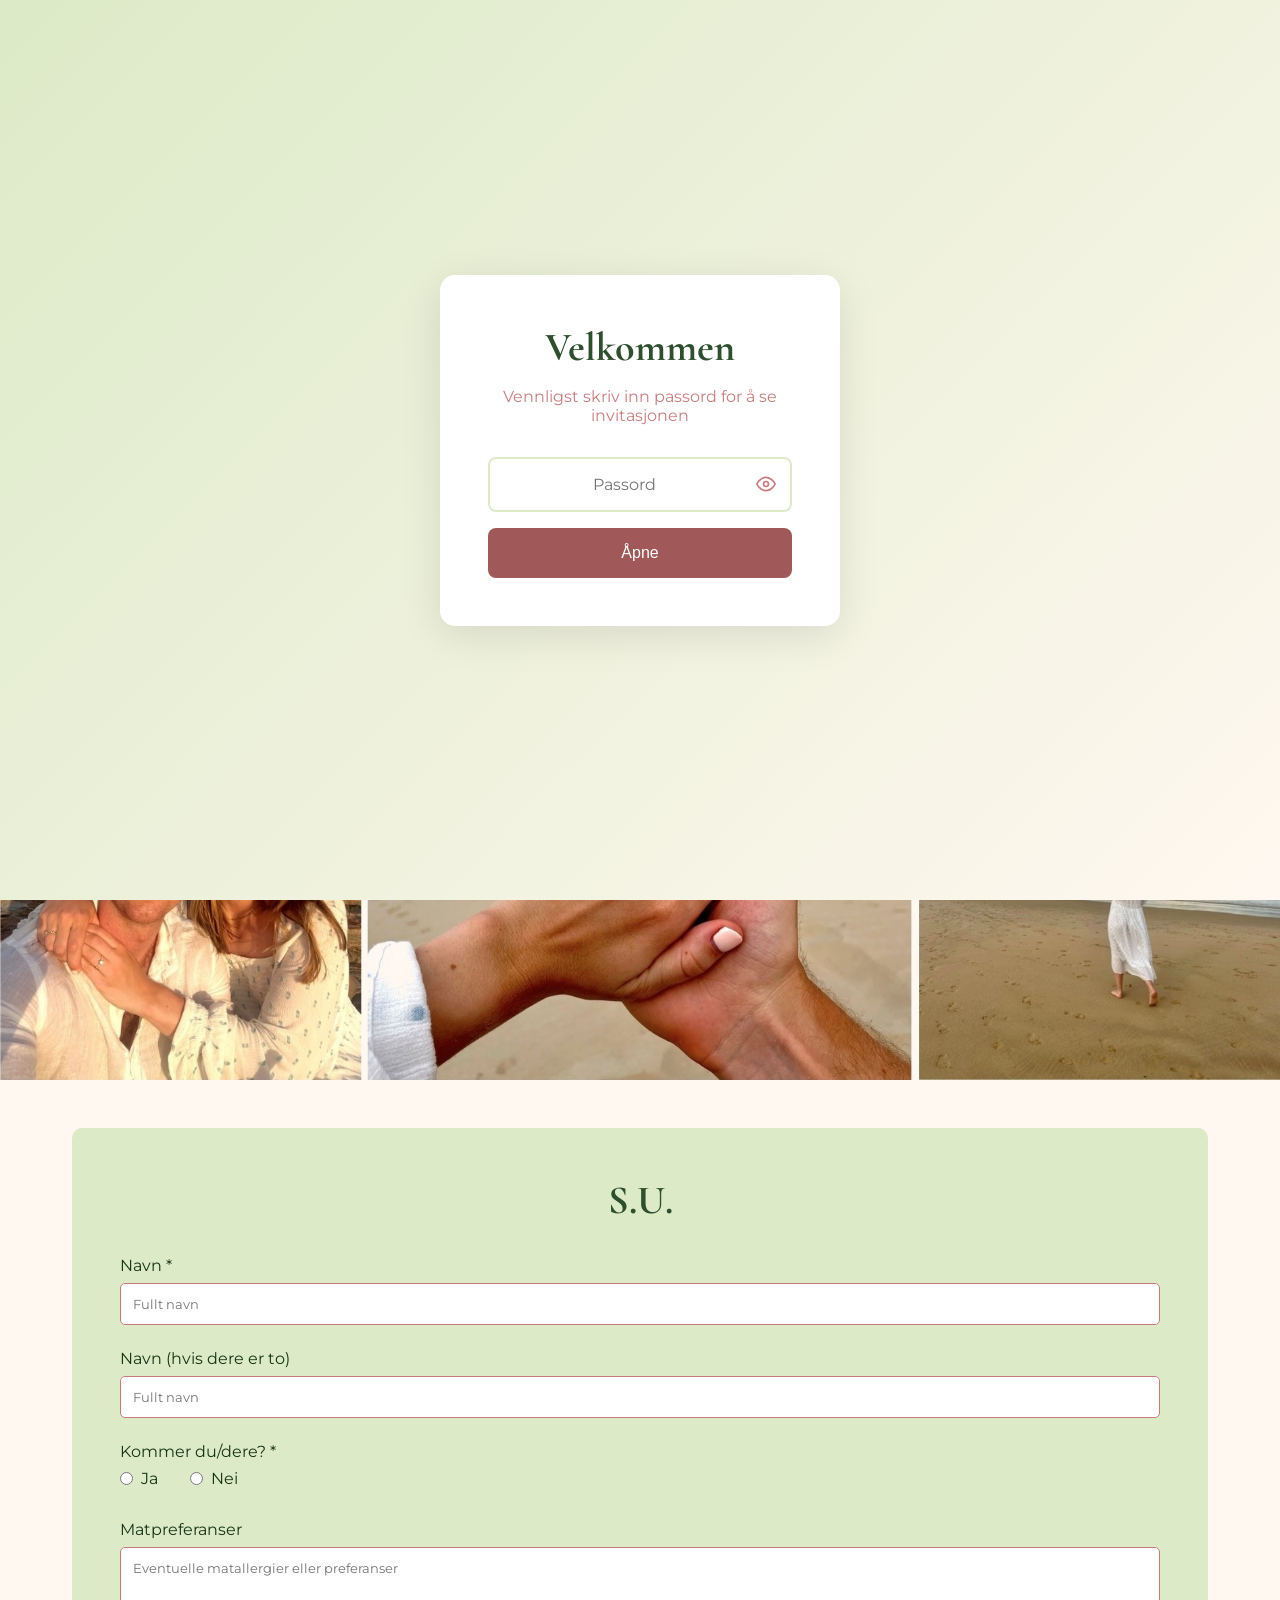
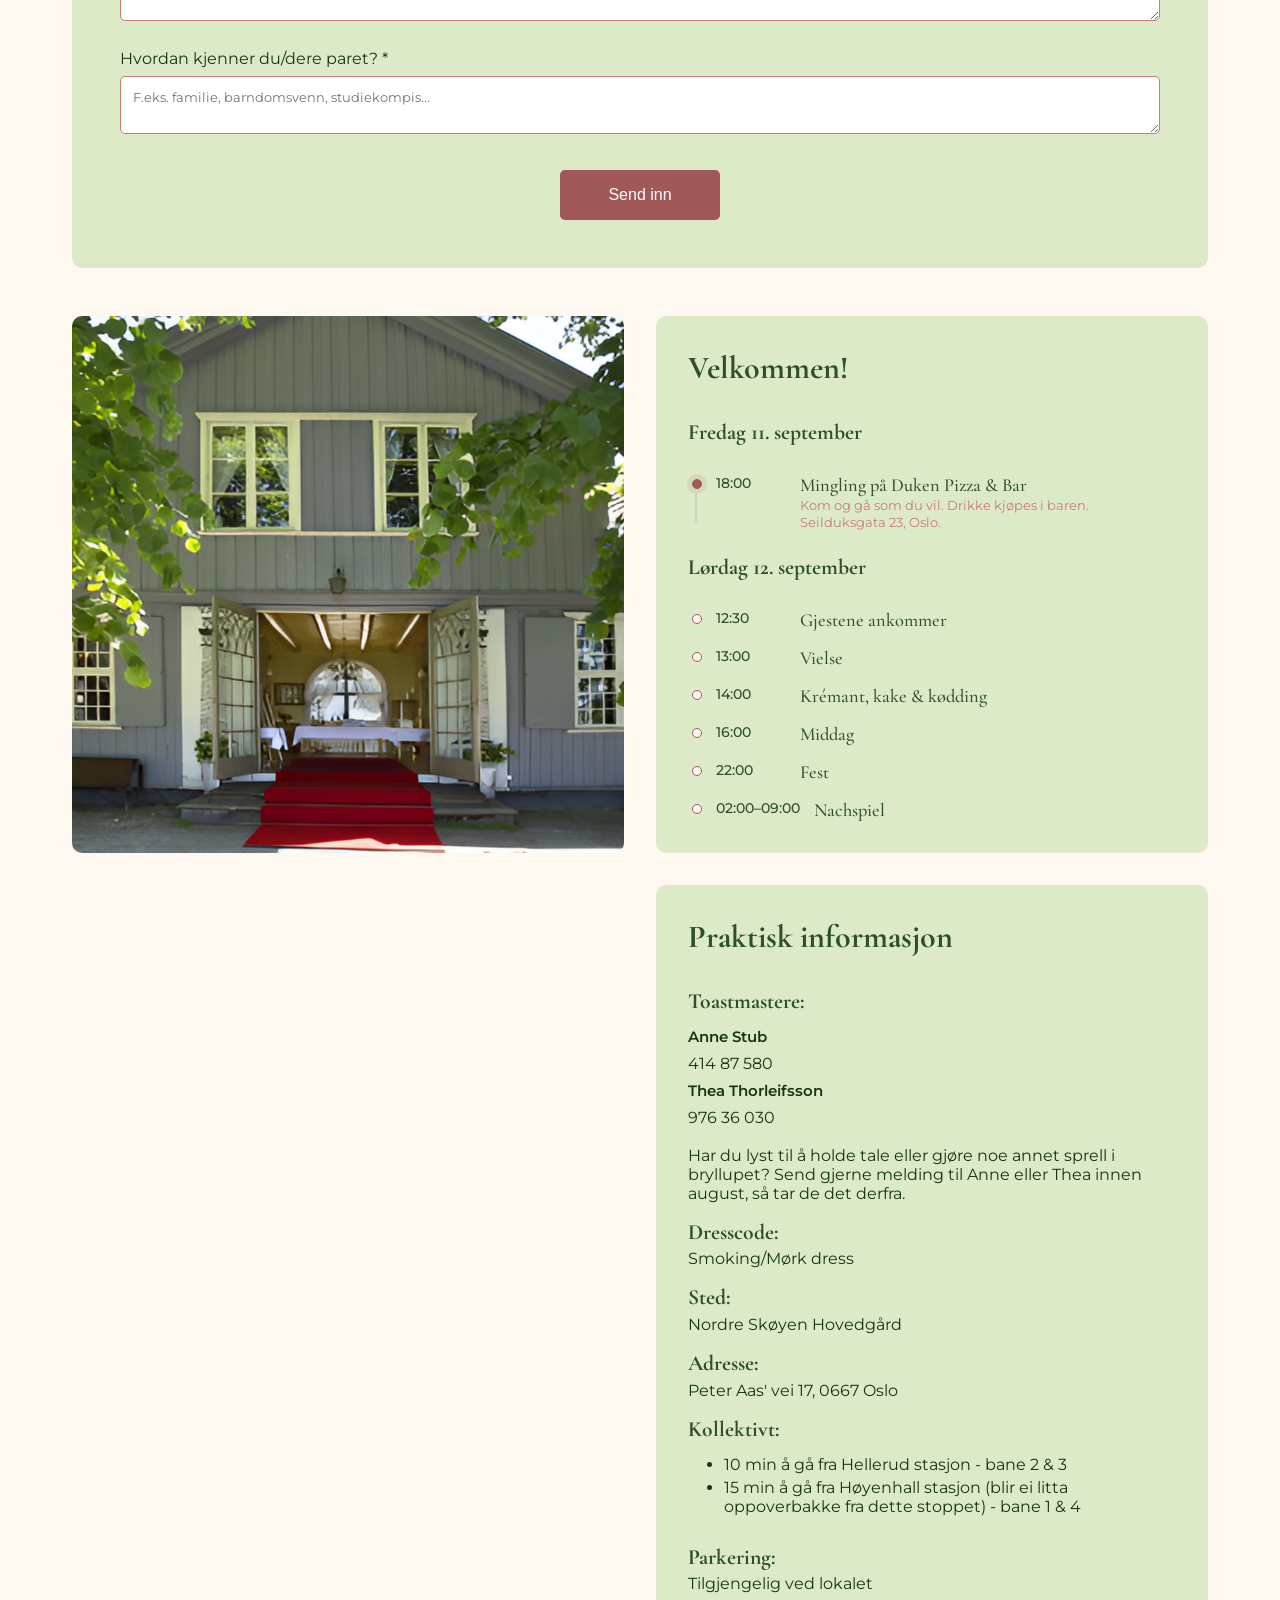
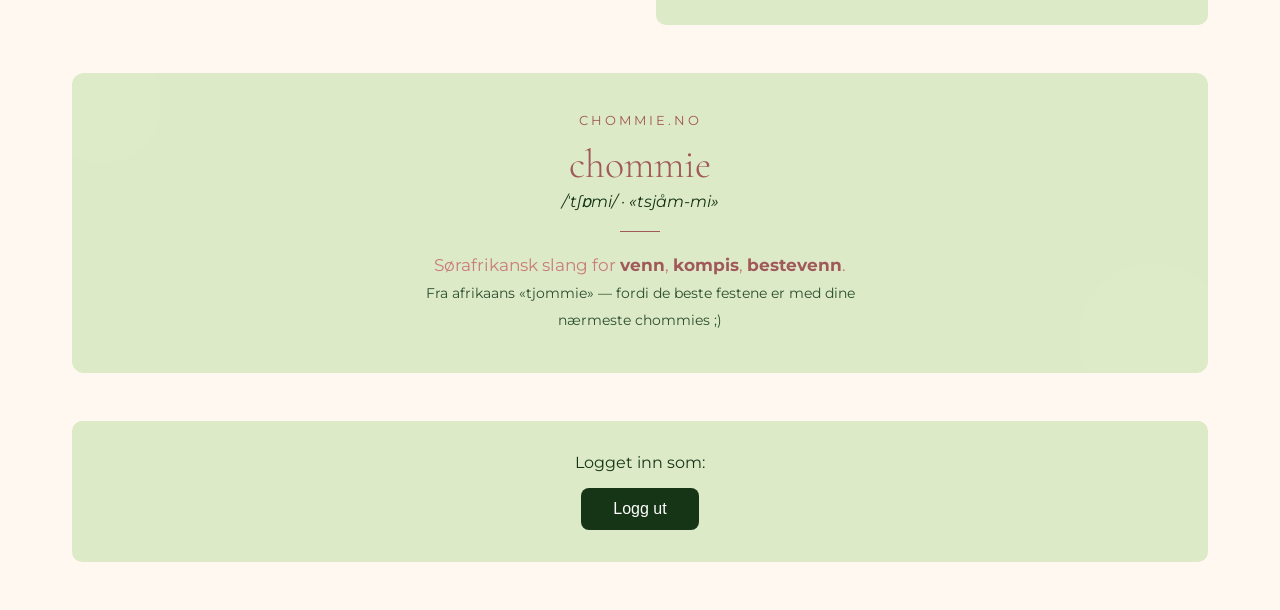
==== index.html @ 6a354127 "change attending count" ====
<!DOCTYPE html>
<html lang="no">
<head>
    <meta charset="UTF-8">
    <meta name="viewport" content="width=device-width, initial-scale=1.0">
    <title>Bryllup</title>
    <link href="https://fonts.googleapis.com/css2?family=Cormorant+Garamond:wght@300;400;600&family=Montserrat:wght@300;400&display=swap" rel="stylesheet">
    <style>
        * {
            margin: 0;
            padding: 0;
            box-sizing: border-box;
        }

        :root {
            /* 🌿 Grønn baseline */
            --primary: #A05858;       /* Lys oliven/grønn (lys, naturlig grønn) */
            --secondary: #2E4F2E;     /* Flaskegrønn (dyp grønn) */

            /* 🌸 Aksent og kontrast */
            --accent: #C97C7C;        /* Korall/aksent (samme som du ønsket) */

            /* ☀️ Lysere bakgrunn */
            --light: #DCEAC7;         /* Sunny Green – en lys og gyllen grønnaktig tone 🌞 */ 

            /* 🍷 Mørk kontrast */
            --dark: #163516;          /* Bordeaux – dyp, mørk aksent */

            /* ⚪ Nøytraler */
            --white: #FFF8F0;         /* Myk, varm hvit (som du har fra før) */
            --text-dark: #3B3B3B;     /* Mørk tekst for lesbarhet */
        }

        body {
            font-family: 'Montserrat', sans-serif;
            background: var(--white);
            color: var(--dark);
        }

        .password-overlay {
            position: fixed;
            top: 0;
            left: 0;
            width: 100%;
            height: 100%;
            background: linear-gradient(135deg, var(--light) 0%, var(--white) 100%);
            display: flex;
            justify-content: center;
            align-items: center;
            z-index: 10000;
        }

        .password-box {
            background: white;
            padding: 3rem;
            border-radius: 15px;
            box-shadow: 0 10px 40px rgba(0,0,0,0.1);
            text-align: center;
            max-width: 400px;
            width: 90%;
        }

        .password-box h2 {
            font-family: 'Cormorant Garamond', serif;
            font-size: 2.5rem;
            color: var(--secondary);
            margin-bottom: 1rem;
        }

        .password-box p {
            color: var(--accent);
            margin-bottom: 2rem;
        }

        .password-input {
            width: 100%;
            padding: 1rem;
            padding-right: 3rem;
            border: 2px solid var(--light);
            border-radius: 8px;
            font-size: 1rem;
            margin-bottom: 0;
            text-align: center;
            font-family: 'Montserrat', sans-serif;
        }

        /* Skjul nettleserens innebygde øye-ikon */
        .password-input::-ms-reveal,
        .password-input::-ms-clear,
        .password-input::-webkit-credentials-auto-fill-button {
            display: none;
        }

        .password-input:focus {
            outline: none;
            border-color: var(--primary);
        }

        .password-error {
            color: #d32f2f;
            font-size: 0.9rem;
            margin-top: 0.5rem;
            display: none;
        }

        .password-submit {
            background: var(--primary);
            color: white;
            padding: 1rem 2rem;
            border: none;
            border-radius: 8px;
            font-size: 1rem;
            cursor: pointer;
            transition: background 0.3s;
            width: 100%;
        }

        .password-submit:hover {
            background: var(--secondary);
        }

        .header {
            background: var(--white);
            padding: 3rem 2rem 2rem;
            text-align: center;
            border-bottom: 1px solid var(--light);
        }

        .header h1 {
            font-family: 'Cormorant Garamond', serif;
            font-size: 4rem;
            font-weight: 300;
            color: var(--secondary);
            margin-bottom: 0.5rem;
        }

        .header .date {
            font-size: 1.2rem;
            color: var(--accent);
            letter-spacing: 2px;
            margin-bottom: 2rem;
        }

        .nav {
            display: flex;
            justify-content: center;
            gap: 2rem;
            flex-wrap: wrap;
        }

        .nav a {
            text-decoration: none;
            color: var(--dark);
            font-size: 1rem;
            padding: 0.5rem 1rem;
            transition: color 0.3s;
            border-bottom: 2px solid transparent;
        }

        .nav a:hover, .nav a.active {
            color: var(--primary);
            border-bottom: 2px solid var(--primary);
        }

        .hero-image {
            width: 100%;
            /* height: 50vh; */
            height: 100%;
            object-fit: cover;
            object-position: center;
            display: block;
            margin: 0 auto;
        }

        .container {
            max-width: 1200px;
            margin: 0 auto;
            padding: 3rem 2rem;
        }

        .rsvp-section {
            background: var(--light);
            padding: 3rem;
            border-radius: 10px;
            margin-bottom: 3rem;
        }

        .rsvp-section h2 {
            font-family: 'Cormorant Garamond', serif;
            font-size: 2.5rem;
            color: var(--secondary);
            margin-bottom: 2rem;
            text-align: center;
        }

        .form-group {
            margin-bottom: 1.5rem;
        }

        .form-group label {
            display: block;
            margin-bottom: 0.5rem;
            color: var(--dark);
        }

        .form-group input, .form-group select, .form-group textarea {
            width: 100%;
            padding: 0.75rem;
            border: 1px solid var(--accent);
            border-radius: 5px;
            font-family: 'Montserrat', sans-serif;
            background: white;
        }

        .radio-group {
            display: flex;
            gap: 2rem;
            margin-top: 0.5rem;
        }

        .radio-group label {
            display: flex;
            align-items: center;
            gap: 0.5rem;
        }

        .submit-btn {
            background: var(--primary);
            color: white;
            padding: 1rem 3rem;
            border: none;
            border-radius: 5px;
            font-size: 1rem;
            cursor: pointer;
            transition: background 0.3s;
            display: block;
            margin: 2rem auto 0;
        }

        .submit-btn:hover {
            background: var(--secondary);
        }

        .thank-you {
            text-align: center;
            font-size: 1.5rem;
            color: var(--secondary);
            font-family: 'Cormorant Garamond', serif;
        }

        .info-grid {
            display: grid;
            grid-template-columns: 1fr 1fr;
            gap: 2rem;
            margin-top: 3rem;
        }

        .info-grid img {
            width: 100%;
            height: 100%;
            object-fit: cover;
            border-radius: 10px;
        }

        .info-text {
            padding: 2rem;
            background: var(--light);
            border-radius: 10px;
            display: flex;
            flex-direction: column;
            justify-content: center;
        }

        .info-text h3 {
            font-family: 'Cormorant Garamond', serif;
            font-size: 2rem;
            color: var(--secondary);
            margin-bottom: 1rem;
        }

        .info-text h4 {
            font-family: 'Cormorant Garamond', serif;
            font-size: 1.35rem;
            color: var(--secondary);
            margin: 1rem 0;
            font-weight: bold; 
            margin-bottom: 0.3rem;
        }

        .info-text h5 {
            margin: 0.5rem 0;
            font-weight: 600;
            font-size: 0.95rem;
            color: var(--dark);
        }

        .info-text .travel-list {
            margin-left: 1.25rem;
            margin-top: 0.5rem;
            margin-bottom: 0.5rem;
            padding-left: 1rem;
        }

        .info-text .travel-list li {
            margin-bottom: 0.25rem;
        }

        .map-container {
            border-radius: 10px;
            overflow: hidden;
            height: 100%;
        }

        .map-container iframe {
            width: 100%;
            height: 100%;
            border: none;
            min-height: 300px;
        }

        @media (max-width: 768px) {
            .header h1 {
                font-size: 2.5rem;
            }

            .info-grid {
                grid-template-columns: 1fr;
            }

            .nav {
                gap: 1rem;
            }

            .nav a {
                font-size: 0.9rem;
            }
        }

        .color-admin {
            position: fixed;
            bottom: 20px;
            right: 20px;
            background: var(--secondary);
            color: white;
            border: none;
            padding: 1rem;
            border-radius: 50%;
            cursor: pointer;
            width: 60px;
            height: 60px;
            font-size: 1.5rem;
            box-shadow: 0 4px 10px rgba(0,0,0,0.2);
            z-index: 1000;
        }

        .color-picker {
            position: fixed;
            bottom: 90px;
            right: 20px;
            background: white;
            padding: 1.5rem;
            border-radius: 10px;
            box-shadow: 0 4px 20px rgba(0,0,0,0.3);
            display: none;
            z-index: 1000;
        }

        .color-picker.active {
            display: block;
        }

        .color-input {
            margin-bottom: 1rem;
        }

        .color-input label {
            display: block;
            margin-bottom: 0.3rem;
            font-size: 0.9rem;
        }

        .color-input input {
            width: 100%;
            padding: 0.5rem;
        }

        .guest-list {
            background: var(--light);
            padding: 2rem;
            border-radius: 10px;
        }

        .guest-list h2 {
            font-family: 'Cormorant Garamond', serif;
            font-size: 2.5rem;
            color: var(--secondary);
            margin-bottom: 2rem;
        }

        .guest-item {
            background: white;
            padding: 1rem;
            margin-bottom: 1rem;
            border-radius: 5px;
            border-left: 4px solid var(--primary);
        }

        .page-content {
            min-height: 60vh;
        }

        .page-content h2 {
            font-family: 'Cormorant Garamond', serif;
            font-size: 3rem;
            color: var(--secondary);
            margin-bottom: 2rem;
            text-align: center;
        }

        .hidden {
            display: none;
        }

        /* ===== TIDSLINJE-ANIMASJON ===== */
        .timeline {
            position: relative;
            padding-left: 28px;
            margin: 1.5rem 0 0;
        }

        .timeline-bg {
            position: absolute;
            left: 7px;
            top: 8px;
            bottom: 8px;
            width: 1.5px;
            background: rgba(0,0,0,0.08);
        }

        .timeline-progress {
            position: absolute;
            left: 7px;
            top: 8px;
            width: 1.5px;
            background: var(--light);
            height: 0;
            transition: height 0.5s ease;
        }

        .tl-event {
            position: relative;
            margin-bottom: 1rem;
            display: flex;
            gap: 14px;
            align-items: flex-start;
            opacity: 0.2;
            transform: translateY(8px);
            transition: opacity 0.5s ease, transform 0.5s ease;
        }

        .tl-event:last-child {
            margin-bottom: 0;
        }

        .tl-event.tl-visible {
            opacity: 1;
            transform: translateY(0);
        }

        .tl-dot {
            position: absolute;
            left: -24px;
            top: 5px;
            width: 10px;
            height: 10px;
            border-radius: 50%;
            border: 1.5px solid #ccc;
            background: var(--white);
            z-index: 1;
            transition: all 0.35s ease;
        }

        .tl-event.tl-visible .tl-dot {
            border-color: var(--primary);
        }

        .tl-event.tl-active .tl-dot {
            background: var(--primary);
            border-color: var(--primary);
            box-shadow: 0 0 0 5px rgba(160,88,88,0.12);
        }

        .tl-time {
            font-size: 0.85rem;
            font-weight: 500;
            color: var(--secondary);
            min-width: 70px;
            padding-top: 1px;
        }

        .tl-details h5 {
            font-family: 'Cormorant Garamond', serif;
            font-size: 1.15rem;
            font-weight: 500;
            color: var(--secondary);
            margin: 0;
        }

        .tl-details p {
            font-size: 0.8rem;
            color: var(--accent);
            margin: 2px 0 0;
        }

        
    </style>
</head>
<body>
    <!-- PASSORD-BESKYTTELSE - LEGG TIL ØVERST I BODY -->
    <div id="password-overlay" class="password-overlay">
        <div class="password-box">
            <h2>Velkommen</h2>
            <p>Vennligst skriv inn passord for å se invitasjonen</p>
            <div style="position: relative; width: 100%; margin-bottom: 1rem;">
                <input type="password" id="password-input" class="password-input" placeholder="Passord" autocomplete="off">
                <button type="button" onclick="togglePasswordVisibility()" style="position: absolute; right: 12px; top: 50%; transform: translateY(-50%); background: none; border: none; cursor: pointer; color: var(--accent); padding: 0.25rem; display: flex; align-items: center;">
                    <svg id="eye-open" width="20" height="20" viewBox="0 0 24 24" fill="none" stroke="currentColor" stroke-width="2" stroke-linecap="round" stroke-linejoin="round"><path d="M1 12s4-8 11-8 11 8 11 8-4 8-11 8-11-8-11-8z"/><circle cx="12" cy="12" r="3"/></svg>
                    <svg id="eye-closed" width="20" height="20" viewBox="0 0 24 24" fill="none" stroke="currentColor" stroke-width="2" stroke-linecap="round" stroke-linejoin="round" style="display:none;"><path d="M17.94 17.94A10.07 10.07 0 0 1 12 20c-7 0-11-8-11-8a18.45 18.45 0 0 1 5.06-5.94M9.9 4.24A9.12 9.12 0 0 1 12 4c7 0 11 8 11 8a18.5 18.5 0 0 1-2.16 3.19m-6.72-1.07a3 3 0 1 1-4.24-4.24"/><line x1="1" y1="1" x2="23" y2="23"/></svg>
                </button>
            </div>
            <div class="password-error" id="password-error">Feil passord, prøv igjen</div>
            <button onclick="checkPassword()" class="password-submit">Åpne</button>
        </div>
    </div>
    <div class="header">
        <h1>Ingunn & Henrik</h1>
        <div class="date">12. september 2026</div>
        <nav class="nav">
            <a href="#" data-page="home" class="active">Hjem</a>
            <a href="#gjesteliste" data-page="gjesteliste">Gjesteliste</a>
            <a href="#gaveliste" data-page="gaveliste">Ønskeliste</a>
            <!-- <a href="#bordplassering" data-page="bordplassering">Bordplassering</a> -->
            <a href="#bildegalleri" data-page="bildegalleri">Bildegalleri</a>
        </nav>
    </div>

    <div id="home-page">
        <img src="images/forside-collage.jpg" alt="Bryllupsbilde" class="hero-image">
        
        <div class="container">
            <div id="rsvp-container" class="rsvp-section">
                <h2>S.U.</h2>
                <form id="rsvp-form">
                    <div class="form-group">
                        <label for="name">Navn *</label>
                        <input type="text" id="name" required placeholder="Fullt navn">
                    </div>
                    
                    <div class="form-group">
                        <label for="plusones">Navn (hvis dere er to)</label>
                        <input type="text" id="plusones" placeholder="Fullt navn">
                    </div>
                    
                    <div class="form-group">
                        <label>Kommer du/dere? *</label>
                        <div class="radio-group">
                            <label>
                                <input type="radio" name="attending" value="Ja" required> Ja
                            </label>
                            <label>
                                <input type="radio" name="attending" value="Nei"> Nei
                            </label>
                        </div>
                    </div>
                    
                    <div class="form-group">
                        <label for="allergies">Matpreferanser</label>
                        <textarea id="allergies" rows="3" placeholder="Eventuelle matallergier eller preferanser"></textarea>
                    </div>
                    <!-- <div class="form-group">
                        <label for="funfact">Fun fact om deg/dere</label>
                        <textarea id="funfact" rows="2" placeholder="Fortell oss noe morsomt eller overraskende!"></textarea>
                    </div> -->

                    <div class="form-group">
                        <label for="relation">Hvordan kjenner du/dere paret? *</label>
                        <textarea id="relation" rows="2" placeholder="F.eks. familie, barndomsvenn, studiekompis..." required></textarea>
                    </div>
                    
                    <button type="submit" class="submit-btn">Send inn</button>
                </form>
            </div>

            <div class="info-grid">
                <img src="images/NSH.png" alt="Bryllupsbilde">
                
                <div class="info-text">
                    <h3>Velkommen!</h3>
                    <h4>Fredag 11. september</h4>
                    <div class="timeline" id="tl-friday">
                        <div class="timeline-bg"></div>
                        <div class="timeline-progress" id="tp-friday"></div>
                        <div class="tl-event" data-tl="friday">
                            <div class="tl-dot"></div>
                            <div class="tl-time">18:00</div>
                            <div class="tl-details">
                                <h5>Mingling på Duken Pizza & Bar</h5>
                                <p>Kom og gå som du vil. Drikke kjøpes i baren.</p>
                                <p>Seilduksgata 23, Oslo.</p>
                            </div>
                        </div>
                    </div>

                    <h4 style="margin-top: 1.5rem;">Lørdag 12. september</h4>
                    <div class="timeline" id="tl-saturday">
                        <div class="timeline-bg"></div>
                        <div class="timeline-progress" id="tp-saturday"></div>
                        <div class="tl-event" data-tl="saturday">
                            <div class="tl-dot"></div>
                            <div class="tl-time">12:30</div>
                            <div class="tl-details"><h5>Gjestene ankommer</h5></div>
                        </div>
                        <div class="tl-event" data-tl="saturday">
                            <div class="tl-dot"></div>
                            <div class="tl-time">13:00</div>
                            <div class="tl-details"><h5>Vielse</h5></div>
                        </div>
                        <div class="tl-event" data-tl="saturday">
                            <div class="tl-dot"></div>
                            <div class="tl-time">14:00</div>
                            <div class="tl-details"><h5>Krémant, kake & kødding</h5></div>
                        </div>
                        <div class="tl-event" data-tl="saturday">
                            <div class="tl-dot"></div>
                            <div class="tl-time">16:00</div>
                            <div class="tl-details"><h5>Middag</h5></div>
                        </div>
                        <div class="tl-event" data-tl="saturday">
                            <div class="tl-dot"></div>
                            <div class="tl-time">22:00</div>
                            <div class="tl-details"><h5>Fest</h5></div>
                        </div>
                        <div class="tl-event" data-tl="saturday">
                            <div class="tl-dot"></div>
                            <div class="tl-time">02:00–09:00</div>
                            <div class="tl-details"><h5>Nachspiel</h5></div>
                        </div>
                    </div>
                    
                </div>
                
                <div class="map-container">
                    <iframe 
                        src="https://www.google.com/maps?q=Peter Aas vei 17, 0667 Oslo, Norway&output=embed"
                        allowfullscreen="" 
                        loading="lazy">
                    </iframe>
                </div>
                
                <div class="info-text">
                    <h3>Praktisk informasjon</h3>
                    <h4>Toastmastere:</h4>
                    <h5>Anne Stub</h5>
                    <p>414 87 580</p>
                    <h5>Thea Thorleifsson</h5>
                    <p>976 36 030</p> <br>
                    <p> Har du lyst til å holde tale eller gjøre noe annet sprell i bryllupet? Send gjerne melding til Anne eller Thea innen august, så tar de det derfra. </p>
                    <h4>Dresscode:</h4>
                    <p>Smoking/Mørk dress</p>
                    <h4>Sted:</h4>
                    <p>Nordre Skøyen Hovedgård</p>
                    <h4>Adresse:</h4>
                    <p>Peter Aas' vei 17, 0667 Oslo</p>
                    <h4>Kollektivt:</h4>
                    <ul class="travel-list">
                        <li>10 min å gå fra Hellerud stasjon - bane 2 &amp; 3</li>
                        <li>15 min å gå fra Høyenhall stasjon (blir ei litta oppoverbakke fra dette stoppet) - bane 1 &amp; 4</li>
                    </ul>
                    <h4>Parkering:</h4>
                    <p>Tilgjengelig ved lokalet</p>
                    
                </div>
            </div>

            <!-- CHOMMIE.NO FORKLARING -->
            <div style="text-align: center; margin-top: 3rem; padding: 2.5rem 2rem; background: linear-gradient(135deg, var(--light) 100%, var(--dark) 0%); border-radius: 12px; color: var(--white); position: relative; overflow: hidden;">
                <div style="position: absolute; top: -30px; left: -30px; width: 120px; height: 120px; background: rgba(255,255,255,0.03); border-radius: 50%;"></div>
                <div style="position: absolute; bottom: -40px; right: -20px; width: 150px; height: 150px; background: rgba(255,255,255,0.03); border-radius: 50%;"></div>
                <p style="font-family: 'Montserrat', sans-serif; font-size: 0.8rem; letter-spacing: 3px; text-transform: uppercase; color: var(--primary); margin-bottom: 0.75rem;">chommie.no</p>
                <p style="font-family: 'Cormorant Garamond', serif; font-size: 2.5rem; font-weight: 300; margin-bottom: 0.25rem; color: var(--primary);">chommie</p>
                <p style="font-size: 1rem; color: var(--dark); margin-bottom: 1.25rem; font-style: italic;">/ˈtʃɒmi/ · «tsjåm-mi»</p>
                <div style="width: 40px; height: 1px; background: var(--primary); margin: 0 auto 1.25rem;"></div>
                <p style="font-size: 1.05rem; color: var(--accent); line-height: 1.6; max-width: 500px; margin: 0 auto;">
                    Sørafrikansk slang for <strong style="color: var(--primary);">venn</strong>, <strong style="color: var(--primary);">kompis</strong>, <strong style="color: var(--primary);">bestevenn</strong>.<br>
                    <span style="font-size: 0.9rem; color: var(--secondary);">Fra afrikaans «tjommie» — fordi de beste festene er med dine nærmeste chommies ;)</span>
                </p>
            </div>

            <!-- LOGG UT-SEKSJON -->
            <div style="text-align: center; margin-top: 3rem; padding: 2rem; background: var(--light); border-radius: 10px;">
                <p style="margin-bottom: 1rem; color: var(--dark);">
                    Logget inn som: <strong id="user-role-display"></strong>
                </p>
                <button onclick="logout()" style="background: var(--dark); color: white; border: none; padding: 0.75rem 2rem; border-radius: 8px; cursor: pointer; font-size: 1rem; transition: background 0.3s;">
                    Logg ut
                </button>
            </div>
        </div>
    </div>            
        

<div id="gaveliste-page" class="hidden">
        <div class="container page-content">
            <h2>Ønskeliste</h2>
            <!-- ØNSK.NO IFRAME - Erstatt URL med din egen ønskeliste -->
            <div style="border-radius: 10px; overflow: hidden; background: white; box-shadow: 0 4px 10px rgba(0,0,0,0.1);">
                <iframe 
                    src="https://onsk.no/lister/1w6-990?s=%24device%3Af986f632-2f69-48d5-a503-1157e855084c"
                    style="width: 100%; height: 800px; border: none;"
                    title="Ønskeliste">
                </iframe>
            </div>
        </div>
    </div>

    <div id="gjesteliste-page" class="hidden">
        <div class="container page-content">
            <h2>Gjesteliste</h2>
            <div id="admin-export-btn" style="text-align: center; margin-bottom: 1rem; display: none;">
                <button onclick="exportToExcel()" style="background: var(--accent); color: white; border: none; padding: 0.75rem 2rem; border-radius: 8px; cursor: pointer; font-size: 1rem; transition: background 0.3s;">
                    📊 Eksporter til Excel
                </button>
            </div>
            <div class="guest-list" id="guest-list-container">
                <p style="text-align: center; color: var(--accent);">Ingen gjester har bekreftet ennå.</p>
            </div>
        </div>
    </div>

    <div id="bordplassering-page" class="hidden">
        <div class="container page-content">
            <h2>Bordplassering</h2>
            <div class="info-text">
                <p style="text-align: center;">Bordplassering vil bli publisert nærmere bryllupsdagen.</p>
            </div>
        </div>
    </div>

    <div id="bildegalleri-page" class="hidden">
        <div class="container page-content">
            <h2>Bildegalleri</h2>
            <div class="info-text">
                <p style="text-align: center;">Bilder fra bryllupet vil bli lagt ut her etter feiringen.</p>
            </div>
        </div>
    </div>

    <button class="color-admin" onclick="toggleColorPicker()">🎨</button>
    <div class="color-picker" id="colorPicker">
        <div class="color-input">
            <label>Primary (Rosa)</label>
            <input type="color" id="primaryColor" value="#C97C7C" onchange="updateColors()">
        </div>
        <div class="color-input">
            <label>Secondary (Mørkere rosa)</label>
            <input type="color" id="secondaryColor" value="#A05858" onchange="updateColors()">
        </div>
        <div class="color-input">
            <label>Accent (Grønn)</label>
            <input type="color" id="accentColor" value="#8B9D83" onchange="updateColors()">
        </div>
        <div class="color-input">
            <label>Light (Lys rosa)</label>
            <input type="color" id="lightColor" value="#F5E6E8" onchange="updateColors()">
        </div>
    </div>

    <script>

        // ===== PASSORD-BESKYTTELSE MED ADMIN OG GJESTE-NIVÅ =====
        function togglePasswordVisibility() {
            const input = document.getElementById('password-input');
            const eyeOpen = document.getElementById('eye-open');
            const eyeClosed = document.getElementById('eye-closed');
            if (input.type === 'password') {
                input.type = 'text';
                eyeOpen.style.display = 'none';
                eyeClosed.style.display = 'block';
            } else {
                input.type = 'password';
                eyeOpen.style.display = 'block';
                eyeClosed.style.display = 'none';
            }
        }

        const guestPassword = 'didgeridoo'; // GJESTE-PASSORD - KAN SE GJESTELISTE UTEN ALLERGI
        const adminPassword = 'admin-didgeridoo'; // ADMIN-PASSORD - KAN SE ALLERGI OG SLETTE GJESTER
        const SHEET_URL = 'https://script.google.com/macros/s/AKfycbzxMAOFaWvgyGaTdeeEOaDDwM2DcPfkBTzOaGugz021Ub-syxU8XRxNzU0eJ5IHcsOJqA/exec';
        let userRole = ''; // 'guest' eller 'admin'
        
        function checkPassword() {
            const input = document.getElementById('password-input').value;
            const overlay = document.getElementById('password-overlay');
            const error = document.getElementById('password-error');
            
            if (input === adminPassword) {
                userRole = 'admin';
                sessionStorage.setItem('authenticated', 'admin');
                overlay.style.display = 'none';
                window.scrollTo(0, 0);
                updateRoleDisplay();
                updateGuestList();
            } else if (input === guestPassword) {
                userRole = 'guest';
                sessionStorage.setItem('authenticated', 'guest');
                overlay.style.display = 'none';
                window.scrollTo(0, 0);
                updateRoleDisplay();
                updateGuestList();
            } else {
                error.style.display = 'block';
                document.getElementById('password-input').value = '';
                document.getElementById('password-input').focus();
            }
        }

        // Check if already authenticated
        const authStatus = sessionStorage.getItem('authenticated');
        if (authStatus === 'admin' || authStatus === 'guest') {
            document.getElementById('password-overlay').style.display = 'none';
            userRole = authStatus;
            updateGuestList();
            updateRoleDisplay(); 
        }

        // Allow enter key to submit password
        document.getElementById('password-input').addEventListener('keypress', (e) => {
            if (e.key === 'Enter') {
                checkPassword();
            }
        });
        // ===== SLUTT PÅ PASSORD-BESKYTTELSE =====
        // ===== LOGG UT-FUNKSJON OG ROLLE-DISPLAY =====
        function logout() {
            if (confirm('Er du sikker på at du vil logge ut?')) {
                sessionStorage.removeItem('authenticated');
                window.location.href = window.location.pathname;
            }
        }

        // Vis brukerrolle på siden
        function updateRoleDisplay() {
            const roleDisplay = document.getElementById('user-role-display');
            if (roleDisplay) {
                const role = sessionStorage.getItem('authenticated');
                if (role === 'admin') {
                    roleDisplay.textContent = 'Administrator';
                    roleDisplay.style.color = 'var(--secondary)';
                } else if (role === 'guest') {
                    roleDisplay.textContent = 'Gjest';
                    roleDisplay.style.color = 'var(--accent)';
                }
            }
        }

        // Kjør når siden lastes
        updateRoleDisplay();
        // ===== SLUTT PÅ LOGG UT =====
        // Navigation
        const pages = ['home', 'gaveliste', 'gjesteliste', 'bordplassering', 'bildegalleri'];
        const navLinks = document.querySelectorAll('.nav a');

        navLinks.forEach(link => {
            link.addEventListener('click', (e) => {
                e.preventDefault();
                const page = link.dataset.page;
                
                // Update URL
                if (page === 'home') {
                    history.pushState({page}, '', '/');
                } else {
                    history.pushState({page}, '', `/${page}`);
                }
                
                showPage(page);
            });
        });

        function showPage(page) {
            pages.forEach(p => {
                const pageEl = document.getElementById(`${p}-page`);
                if (pageEl) {
                    pageEl.classList.add('hidden');
                }
            });
            
            const currentPage = document.getElementById(`${page}-page`);
            if (currentPage) {
                currentPage.classList.remove('hidden');
            }
            
            navLinks.forEach(link => {
                link.classList.remove('active');
                if (link.dataset.page === page) {
                    link.classList.add('active');
                }
            });
        }

        // Handle browser back/forward
        window.addEventListener('popstate', (e) => {
            const page = e.state?.page || 'home';
            showPage(page);
        });

        // Load correct page on initial load
        const path = window.location.pathname.substring(1);
        if (path && pages.includes(path)) {
            showPage(path);
        }
        
        // Håndter redirect fra 404.html
        const redirectPath = sessionStorage.getItem('redirect_path');
        if (redirectPath) {
            sessionStorage.removeItem('redirect_path');
            const redirectPage = redirectPath.substring(1);
            if (redirectPage && pages.includes(redirectPage)) {
                history.replaceState({page: redirectPage}, '', redirectPath);
                showPage(redirectPage);
            }
        }

        // ===== RSVP FORM MED DUPLIKAT-SJEKK OG REDIGER-FUNKSJON =====
        const form = document.getElementById('rsvp-form');
        const rsvpContainer = document.getElementById('rsvp-container');

        // Check if already submitted
        const submittedName = localStorage.getItem('rsvp_name');
        if (submittedName) {
            showThankYou(submittedName);
        }

        form.addEventListener('submit', async (e) => {
            e.preventDefault();
            
            const name = document.getElementById('name').value.trim();
            const formData = {
                name: name,
                plusones: document.getElementById('plusones').value,
                attending: document.querySelector('input[name="attending"]:checked').value,
                allergies: document.getElementById('allergies').value,
                // funfact: document.getElementById('funfact').value,
                relation: document.getElementById('relation').value,
                timestamp: new Date().toISOString()
            };

            // DUPLIKAT-SJEKK LOKALT FØRST
            let guests = JSON.parse(localStorage.getItem('guests') || '[]');
            const existingGuest = guests.find(g => g.name.toLowerCase() === name.toLowerCase());
            
            if (existingGuest) {
                localStorage.setItem('rsvp_name', existingGuest.name);
                showThankYou(existingGuest.name, true);
                return;
            }
            // Vis laste-indikator
            const submitBtn = form.querySelector('.submit-btn');
            const originalText = submitBtn.textContent;
            submitBtn.disabled = true;
            submitBtn.innerHTML = '<span style="display:inline-flex;align-items:center;gap:0.5rem;"><svg width="18" height="18" viewBox="0 0 24 24" style="animation:spin 1s linear infinite;"><style>@keyframes spin{to{transform:rotate(360deg)}}</style><circle cx="12" cy="12" r="10" stroke="currentColor" stroke-width="3" fill="none" stroke-dasharray="31 31" stroke-linecap="round"/></svg> Sender inn...</span>';
            submitBtn.style.opacity = '0.7';

            try {
                // SEND TIL GOOGLE SHEETS (uten no-cors så vi kan lese svaret)
                try {
                    const params = new URLSearchParams({
                        action: 'add',
                        name: formData.name,
                        plusones: formData.plusones || '',
                        attending: formData.attending,
                        allergies: formData.allergies || '',
                        // funfact: formData.funfact || '',
                        relation: formData.relation || '',
                        timestamp: formData.timestamp
                    });
                    const response = await fetch(SHEET_URL + '?' + params.toString());
                    const result = await response.json();
                    
                    // DUPLIKAT FUNNET I GOOGLE SHEETS
                    if (result.status === 'duplicate') {
                        submitBtn.disabled = false;
                        submitBtn.textContent = originalText;
                        submitBtn.style.opacity = '1';
                        // Lagre lokalt så showThankYou finner gjesten
                        if (!guests.find(g => g.name.toLowerCase() === formData.name.toLowerCase())) {
                            guests.push(formData);
                            localStorage.setItem('guests', JSON.stringify(guests));
                        }
                        localStorage.setItem('rsvp_name', formData.name);
                        showThankYou(formData.name, true);
                        return;
                    }
                } catch (sheetError) {
                    console.warn('Google Sheets-innsending feilet, lagrer kun lokalt:', sheetError);
                }

                // Store guest data lokalt
                guests.push(formData);
                localStorage.setItem('guests', JSON.stringify(guests));
                localStorage.setItem('rsvp_name', name);
                
                showThankYou(name);
                updateGuestList();
            } catch (error) {
                alert('Noe gikk galt. Vennligst prøv igjen.');
                submitBtn.disabled = false;
                submitBtn.textContent = originalText;
                submitBtn.style.opacity = '1';
            }
        });

        function showThankYou(name, isDuplicate) {
            const guests = JSON.parse(localStorage.getItem('guests') || '[]');
            const userGuest = guests.find(g => g.name === name);
            
            // SJEKK OM GJESTEN FAKTISK FINNES I LISTEN (kanskje admin slettet dem)
            if (!userGuest) {
                // Fjern lagret navn og vis RSVP igjen
                localStorage.removeItem('rsvp_name');
                rsvpContainer.innerHTML = `
                    <h2>RSVP</h2>
                    <p style="text-align: center; color: var(--accent); margin-bottom: 2rem;">
                        Det ser ut som din registrering ikke finnes. Vennligst registrer deg på nytt.
                    </p>
                ` + form.outerHTML;
                return;
            }
            
            // Vis +1s i takk-meldingen hvis registrert
            let nameDisplay = name;
            if (userGuest.plusones) {
                nameDisplay = `${name} og ${userGuest.plusones}`;
            }

            let content = '<div class="thank-you">';
            if (isDuplicate) {
                content += `<p style="color: #d32f2f; font-size: 1rem; margin-bottom: 0.5rem;">Det ser ut som ${userGuest.plusones ? 'dere' : 'du'} har registrert ${userGuest.plusones ? 'dere' : 'deg'} før</p>`;
            }
            content += `<h2>Takk for innsendingen, ${nameDisplay}!</h2><p>Vi gleder oss til å se ${userGuest.plusones ? 'dere' : 'deg'}.</p>`;
            content += `<button onclick="editRSVP()" style="margin-top: 1rem; padding: 0.75rem 2rem; background: var(--accent); color: white; border: none; border-radius: 8px; cursor: pointer; transition: background 0.3s; font-family: 'Montserrat', sans-serif;">Rediger mitt svar</button>`;
            content += '</div>';
            rsvpContainer.innerHTML = content;
        }

        // Function to allow user to edit their own RSVP
        window.editRSVP = async function() {
            const name = localStorage.getItem('rsvp_name');
            if (confirm('Er du sikker på at du vil redigere ditt svar?')) {
                // Slett fra Google Sheets
                try {
                    const params = new URLSearchParams({ action: 'delete', name: name });
                    await fetch(SHEET_URL + '?' + params.toString(), { method: 'GET', mode: 'no-cors' });
                } catch (e) {
                    console.warn('Kunne ikke slette fra Google Sheets:', e);
                }

                // Remove from local guests list
                let guests = JSON.parse(localStorage.getItem('guests') || '[]');
                guests = guests.filter(g => g.name !== name);
                localStorage.setItem('guests', JSON.stringify(guests));
                
                localStorage.removeItem('rsvp_name');
                location.reload();
            }
        };

        // GJESTELISTE — HENTER FRA GOOGLE SHEETS
        async function updateGuestList() {
            const container = document.getElementById('guest-list-container');
            const isAdmin = sessionStorage.getItem('authenticated') === 'admin';
            
            const exportBtn = document.getElementById('admin-export-btn');
            if (exportBtn) {
                exportBtn.style.display = isAdmin ? 'block' : 'none';
            }

            // Hent gjester fra Google Sheets
            let guests = [];
            try {
                const params = new URLSearchParams({ action: 'list' });
                const response = await fetch(SHEET_URL + '?' + params.toString());
                const result = await response.json();
                if (result.status === 'ok' && result.guests) {
                    guests = result.guests;
                    // Oppdater lokal cache
                    localStorage.setItem('guests', JSON.stringify(guests));
                }
            } catch (e) {
                console.warn('Kunne ikke hente fra Google Sheets, bruker lokal cache:', e);
                guests = JSON.parse(localStorage.getItem('guests') || '[]');
            }

            const attending = guests.filter(g => g.attending === 'Ja');
            const notAttending = guests.filter(g => g.attending === 'Nei');
            
            if (attending.length === 0 && notAttending.length === 0) {
                container.innerHTML = '<p style="text-align: center; color: var(--accent);">Ingen gjester har svart ennå.</p>';
                return;
            }
            
            const attendingCount = attending.reduce((sum, g) => sum + 1 + (g.plusones ? 1 : 0), 0);
            let html = '<h3 style="color: var(--secondary); margin-bottom: 1rem; font-family: Cormorant Garamond, serif;">Kommer (' + attendingCount + ')</h3>';
                        
            if (attending.length === 0) {
                html += '<p style="color: var(--accent); margin-bottom: 1rem;">Ingen har bekreftet ennå.</p>';
            } else {
                html += attending.map(guest => `
                    <div class="guest-item">
                        <strong>${guest.name}</strong>${guest.plusones ? ` <strong>&</strong> <strong>${guest.plusones}</strong>` : ''}
                        ${isAdmin && guest.allergies ? `<br><small style="color: var(--accent);">Allergi: ${guest.allergies}</small>` : ''}
                        ${guest.relation ? `<br><small style="color: var(--dark);">Relasjon: ${guest.relation}</small>` : ''}
                        ${isAdmin ? `<button onclick="deleteGuest('${guest.name}')" style="float: right; background: #d32f2f; color: white; border: none; padding: 0.5rem 1rem; border-radius: 5px; cursor: pointer; font-size: 0.85rem;">Slett</button>` : ''}
                    </div>
                `).join('');
            }
            
            if (isAdmin && notAttending.length > 0) {
                html += '<h3 style="color: var(--dark); margin-top: 2rem; margin-bottom: 1rem; font-family: Cormorant Garamond, serif;">Kommer ikke (' + notAttending.length + ')</h3>';
                html += notAttending.map(guest => `
                    <div class="guest-item" style="opacity: 0.6;">
                        <strong>${guest.name}</strong>${guest.plusones ? ` <strong>&</strong> <strong>${guest.plusones}</strong>` : ''}
                        <button onclick="deleteGuest('${guest.name}')" style="float: right; background: #d32f2f; color: white; border: none; padding: 0.5rem 1rem; border-radius: 5px; cursor: pointer; font-size: 0.85rem;">Slett</button>
                    </div>
                `).join('');
            }
            
            container.innerHTML = html;
        }
                        // ${isAdmin && guest.funfact ? `<br><small style="color: var(--secondary);">Fun fact: ${guest.funfact}</small>` : ''}
        
        // ADMIN-FUNKSJON: Slett gjester
        window.deleteGuest = async function(name) {
            if (sessionStorage.getItem('authenticated') !== 'admin') {
                alert('Kun admin kan slette gjester');
                return;
            }
            
            if (confirm(`Er du sikker på at du vil slette ${name}?`)) {
                // Slett fra Google Sheets
                try {
                    const params = new URLSearchParams({ action: 'delete', name: name });
                    await fetch(SHEET_URL + '?' + params.toString(), { method: 'GET', mode: 'no-cors' });
                } catch (e) {
                    console.warn('Kunne ikke slette fra Google Sheets:', e);
                }

                let guests = JSON.parse(localStorage.getItem('guests') || '[]');
                guests = guests.filter(g => g.name !== name);
                localStorage.setItem('guests', JSON.stringify(guests));
                updateGuestList();
            }
        };

        // EKSPORT TIL EXCEL/CSV (KUN ADMIN)
        window.exportToExcel = function() {
            if (sessionStorage.getItem('authenticated') !== 'admin') {
                alert('Kun admin kan eksportere');
                return;
            }
            
            const guests = JSON.parse(localStorage.getItem('guests') || '[]');
            
            let csv = '\uFEFF' + 'Navn,Partner (+1s),Kommer,Matpreferanse,Fun fact,Kjenner paret\n';
            guests.forEach(g => {
                csv += `"${g.name}","${g.plusones || ''}","${g.attending}","${(g.allergies || '').replace(/"/g, '""')}","${(g.relation || '').replace(/"/g, '""')}"\n`; // "${(g.funfact || '').replace(/"/g, '""')}"
            });
            
            const blob = new Blob([csv], { type: 'text/csv;charset=utf-8;' });
            const link = document.createElement('a');
            link.href = URL.createObjectURL(blob);
            link.download = 'gjesteliste_' + new Date().toISOString().split('T')[0] + '.csv';
            link.click();
        };
        // ===== SLUTT PÅ RSVP OG GJESTELISTE =====

        // Color picker
        function toggleColorPicker() {
            document.getElementById('colorPicker').classList.toggle('active');
        }

        function updateColors() {
            const primary = document.getElementById('primaryColor').value;
            const secondary = document.getElementById('secondaryColor').value;
            const accent = document.getElementById('accentColor').value;
            const light = document.getElementById('lightColor').value;
            
            document.documentElement.style.setProperty('--primary', primary);
            document.documentElement.style.setProperty('--secondary', secondary);
            document.documentElement.style.setProperty('--accent', accent);
            document.documentElement.style.setProperty('--light', light);
        }
        updateRoleDisplay();
        updateGuestList();

        // ===== TIDSLINJE SCROLL-ANIMASJON =====
        (function() {
            var events = document.querySelectorAll('.tl-event');
            var lastActive = null;

            function updateProgress(el) {
                var tlId = el.dataset.tl;
                var tl = document.getElementById('tl-' + tlId);
                var prog = document.getElementById('tp-' + tlId);
                if (!tl || !prog) return;
                var tlRect = tl.getBoundingClientRect();
                var dotRect = el.querySelector('.tl-dot').getBoundingClientRect();
                prog.style.height = Math.max(0, dotRect.top - tlRect.top + 6) + 'px';
            }

            // Fade-in: trigger tidlig så man ser innholdet i god tid
            var fadeObserver = new IntersectionObserver(function(entries) {
                entries.forEach(function(entry) {
                    if (entry.isIntersecting) {
                        entry.target.classList.add('tl-visible');
                    }
                });
            }, { threshold: 0.1, rootMargin: '0px 0px 200px 0px' });

            events.forEach(function(ev) { fadeObserver.observe(ev); });

            // Aktiv prikk: følger midten av viewporten
            function onScroll() {
                var mid = window.innerHeight / 2;
                var closest = null;
                var closestDist = Infinity;

                events.forEach(function(ev) {
                    if (!ev.classList.contains('tl-visible')) return;
                    var dot = ev.querySelector('.tl-dot');
                    var rect = dot.getBoundingClientRect();
                    var dotMid = rect.top + rect.height / 2;
                    // Velg eventet nærmest midten, men som allerede har passert toppen
                    var dist = Math.abs(dotMid - mid);
                    if (dotMid <= mid + 80 && dist < closestDist) {
                        closestDist = dist;
                        closest = ev;
                    }
                });

                // Fallback: hvis ingen er over midten ennå, velg første synlige
                if (!closest) {
                    for (var i = 0; i < events.length; i++) {
                        if (events[i].classList.contains('tl-visible')) {
                            closest = events[i];
                            break;
                        }
                    }
                }

                if (closest && closest !== lastActive) {
                    if (lastActive) lastActive.classList.remove('tl-active');
                    closest.classList.add('tl-active');
                    lastActive = closest;
                    updateProgress(closest);
                }
            }

            window.addEventListener('scroll', onScroll, { passive: true });
            // Kjør én gang ved lasting
            setTimeout(onScroll, 300);
        })();
    </script>
</body>
</html>
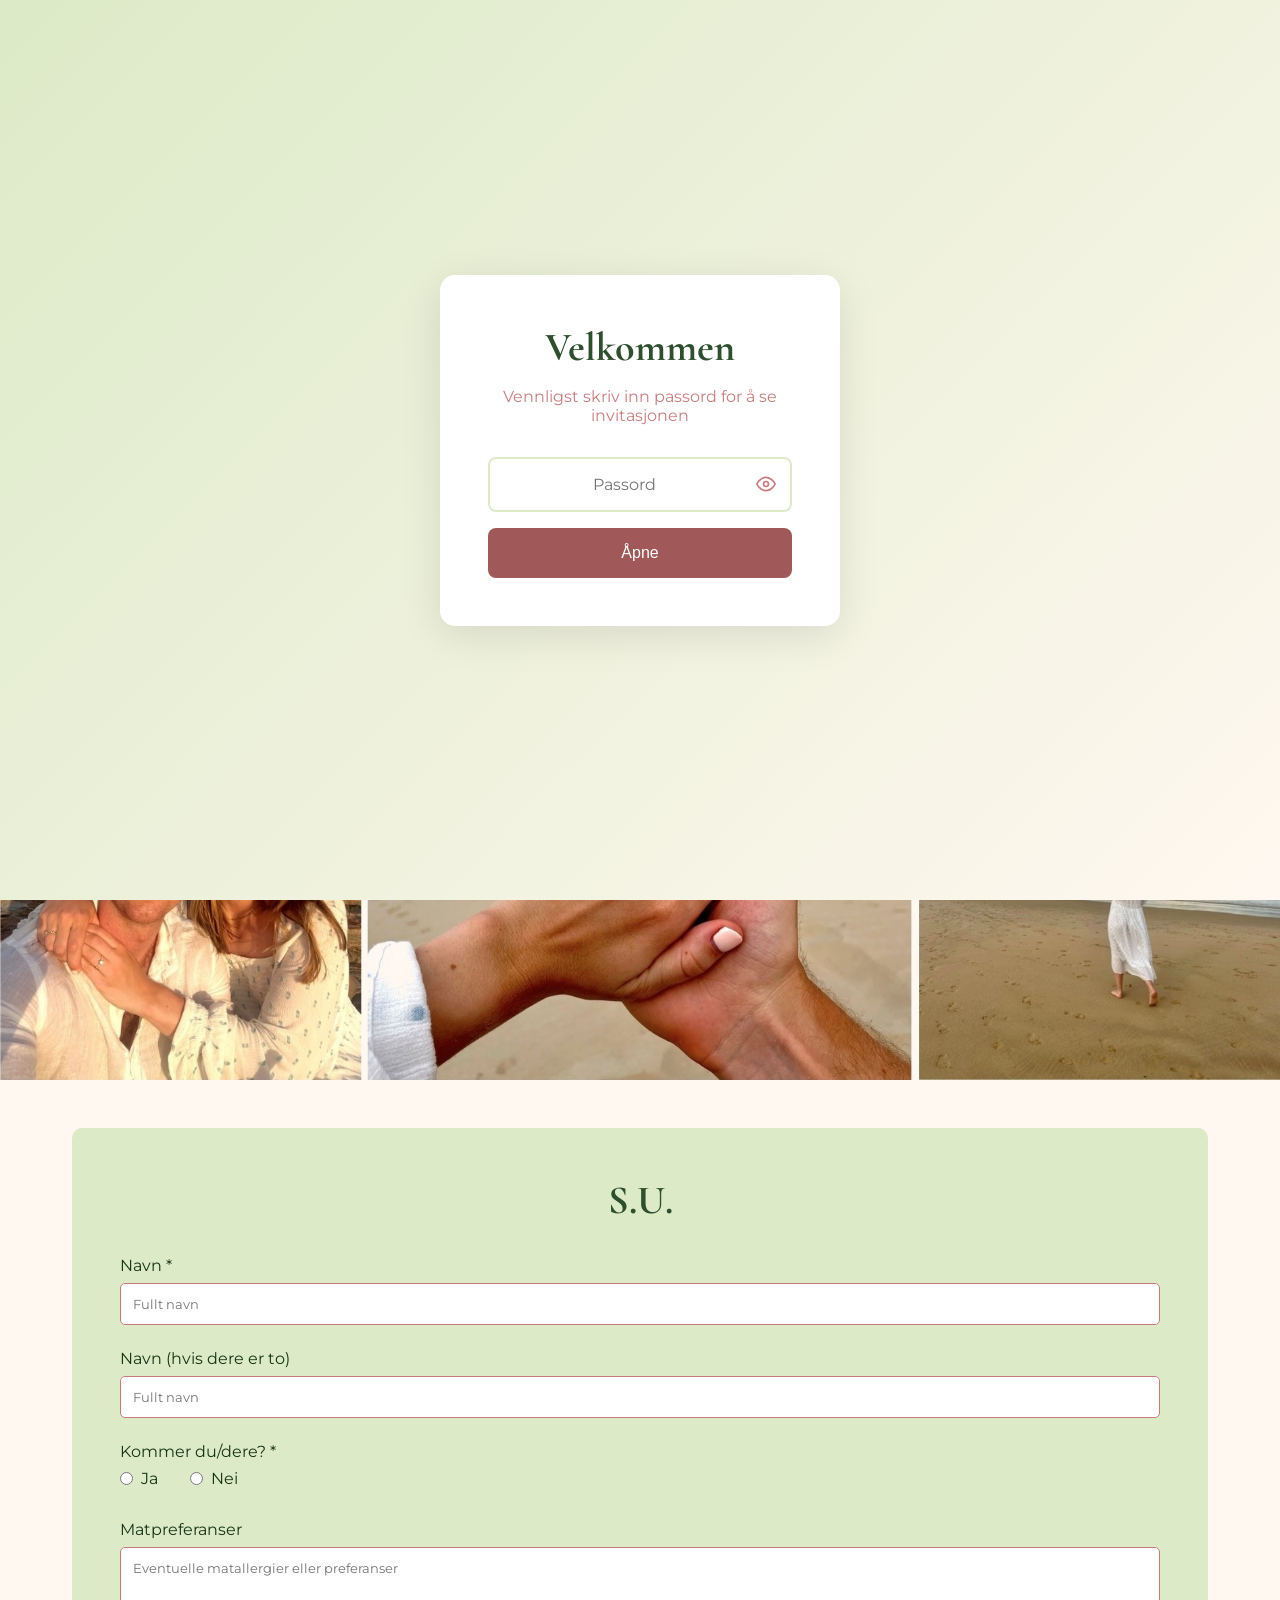
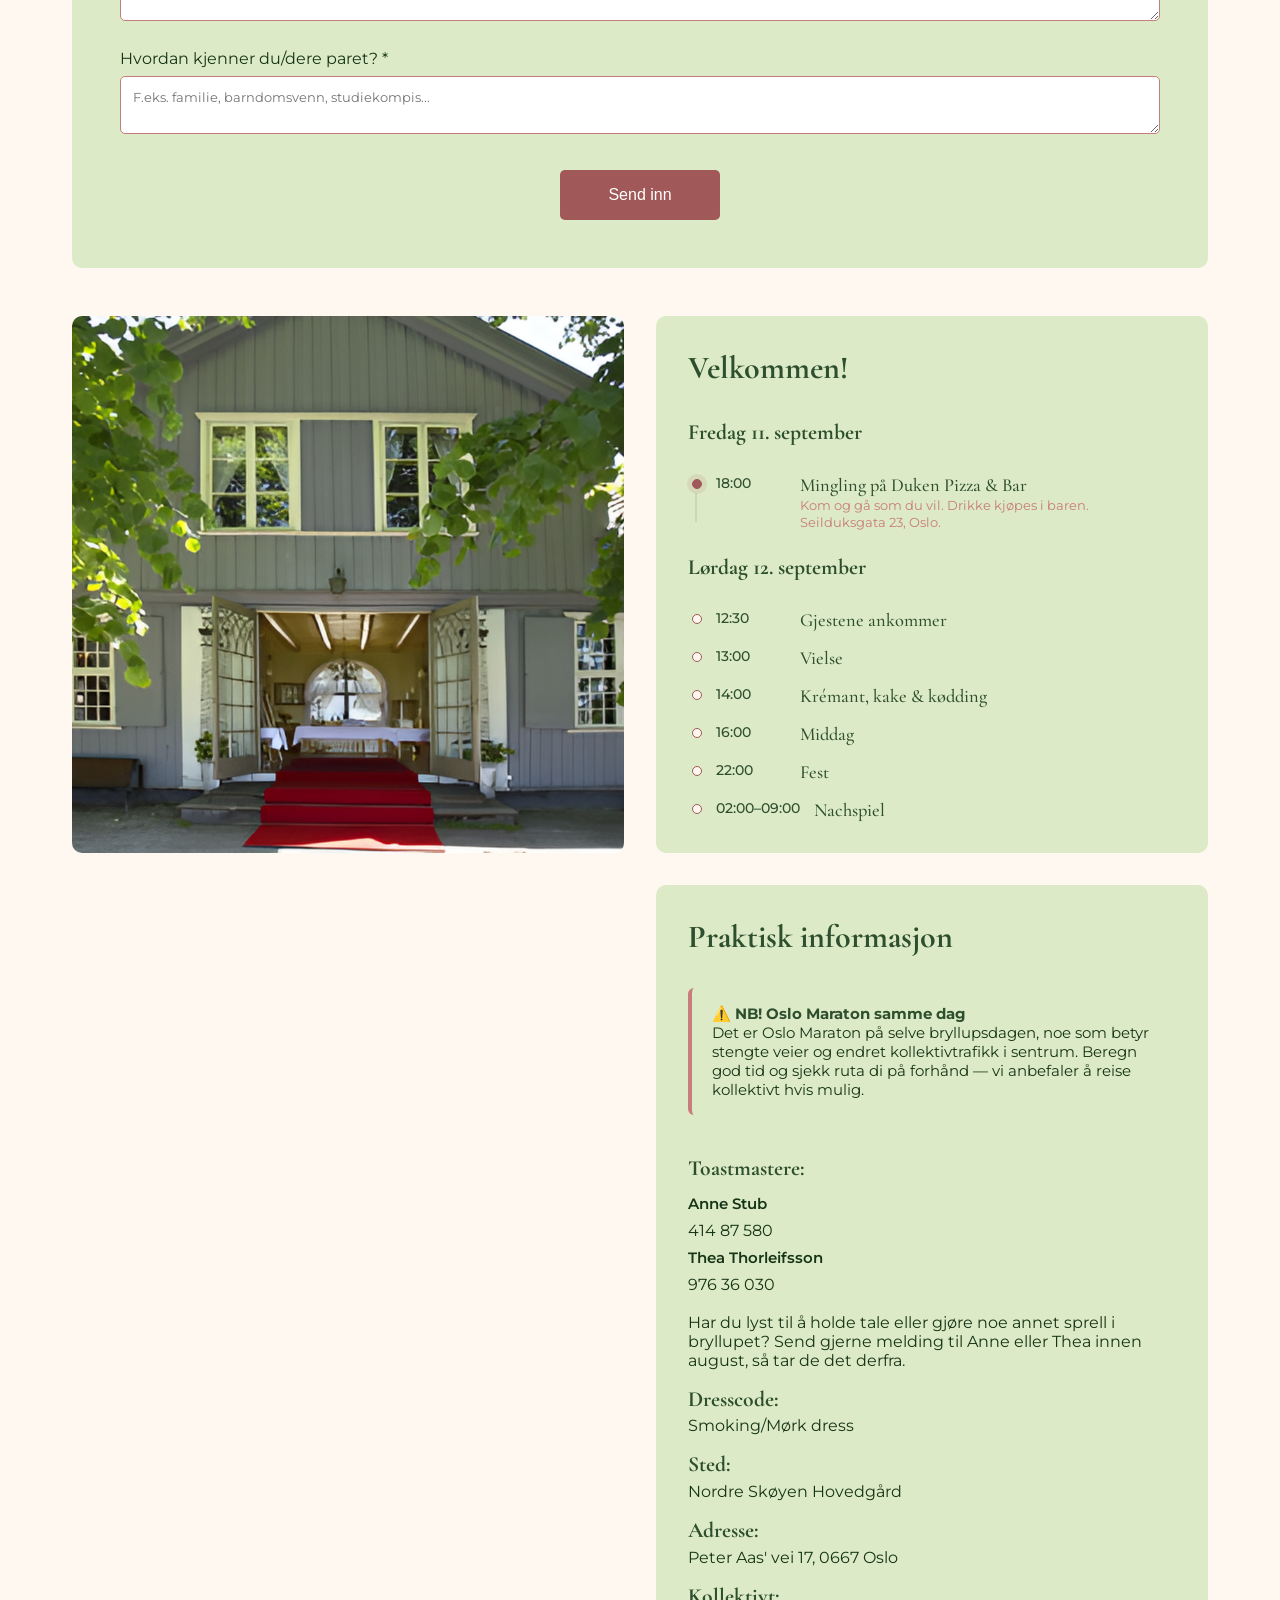
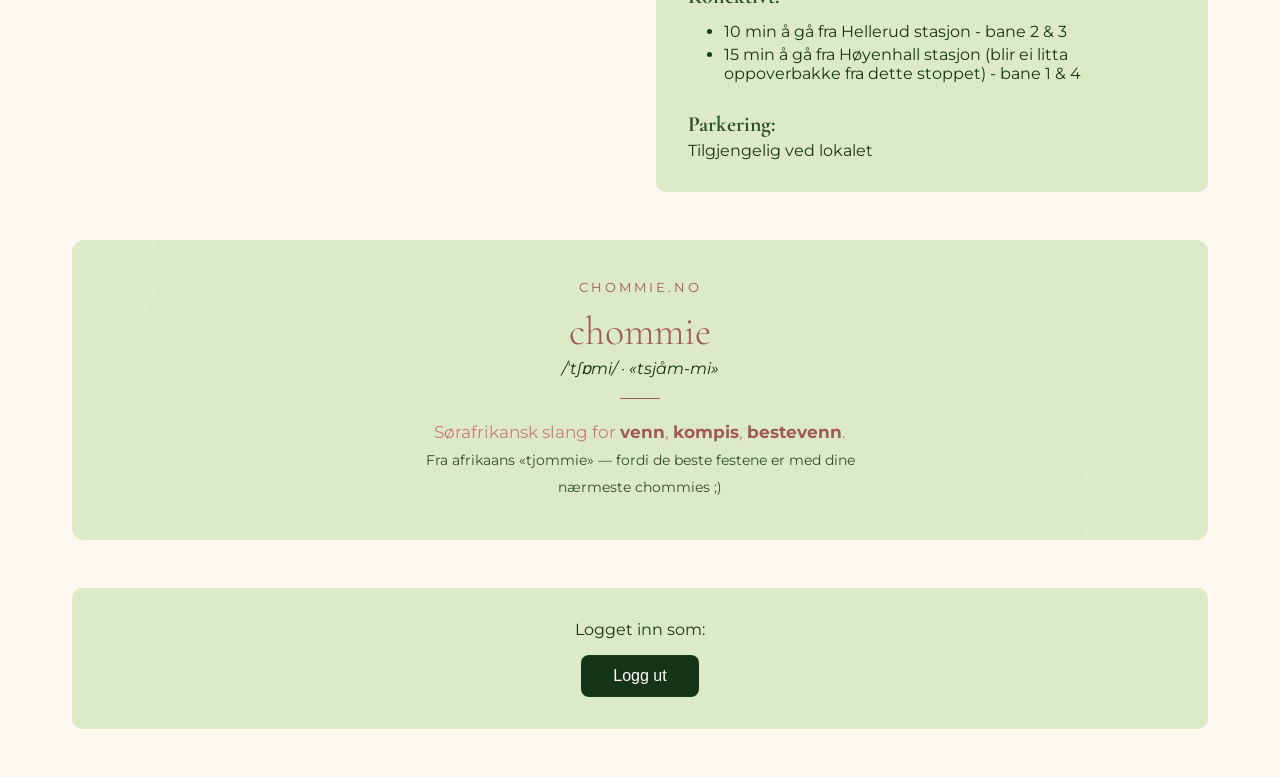
==== commit 683013b2: "bug fixes and logic improvements" ====
--- a/index.html
+++ b/index.html
@@ -659,6 +659,14 @@
                 
                 <div class="info-text">
                     <h3>Praktisk informasjon</h3>
+
+                    <div style="background: var(--light); border-left: 4px solid var(--accent); padding: 1rem 1.25rem; border-radius: 6px; margin: 1rem 0 1.5rem;">
+                        <p style="margin: 0; font-size: 0.95rem; color: var(--dark);">
+                            <strong style="color: var(--secondary);">⚠️ NB! Oslo Maraton samme dag</strong><br>
+                            Det er Oslo Maraton på selve bryllupsdagen, noe som betyr stengte veier og endret kollektivtrafikk i sentrum. Beregn god tid og sjekk ruta di på forhånd — vi anbefaler å reise kollektivt hvis mulig.
+                        </p>
+                    </div>
+
                     <h4>Toastmastere:</h4>
                     <h5>Anne Stub</h5>
                     <p>414 87 580</p>
@@ -712,12 +720,29 @@
 <div id="gaveliste-page" class="hidden">
         <div class="container page-content">
             <h2>Ønskeliste</h2>
+
+            <div style="text-align: center; margin: 1.5rem 0 1rem;">
+                <a href="https://onsk.no/lister/1w6-990?s=%24device%3Af986f632-2f69-48d5-a503-1157e855084c"
+                   target="_blank"
+                   rel="noopener noreferrer"
+                   style="display: inline-block; background: var(--secondary); color: var(--white); text-decoration: none; padding: 0.85rem 2rem; border-radius: 8px; font-size: 1rem; font-weight: 400; letter-spacing: 0.5px; box-shadow: 0 4px 10px rgba(0,0,0,0.1); transition: background 0.3s, transform 0.2s;"
+                   onmouseover="this.style.background='var(--dark)'; this.style.transform='translateY(-2px)';"
+                   onmouseout="this.style.background='var(--secondary)'; this.style.transform='translateY(0)';">
+                    🎁 Åpne ønskelisten hos ønsk.no ↗
+                </a>
+                <p style="margin-top: 0.85rem; font-size: 0.9rem; color: var(--accent); font-style: italic;">
+                    Tips: Har du problemer med å reservere eller logge inn i visningen under, åpne listen direkte hos ønsk.no.
+                </p>
+            </div>
+
             <!-- ØNSK.NO IFRAME - Erstatt URL med din egen ønskeliste -->
             <div style="border-radius: 10px; overflow: hidden; background: white; box-shadow: 0 4px 10px rgba(0,0,0,0.1);">
                 <iframe 
                     src="https://onsk.no/lister/1w6-990?s=%24device%3Af986f632-2f69-48d5-a503-1157e855084c"
                     style="width: 100%; height: 800px; border: none;"
-                    title="Ønskeliste">
+                    title="Ønskeliste"
+                    referrerpolicy="no-referrer-when-downgrade"
+                    allow="clipboard-write">
                 </iframe>
             </div>
         </div>
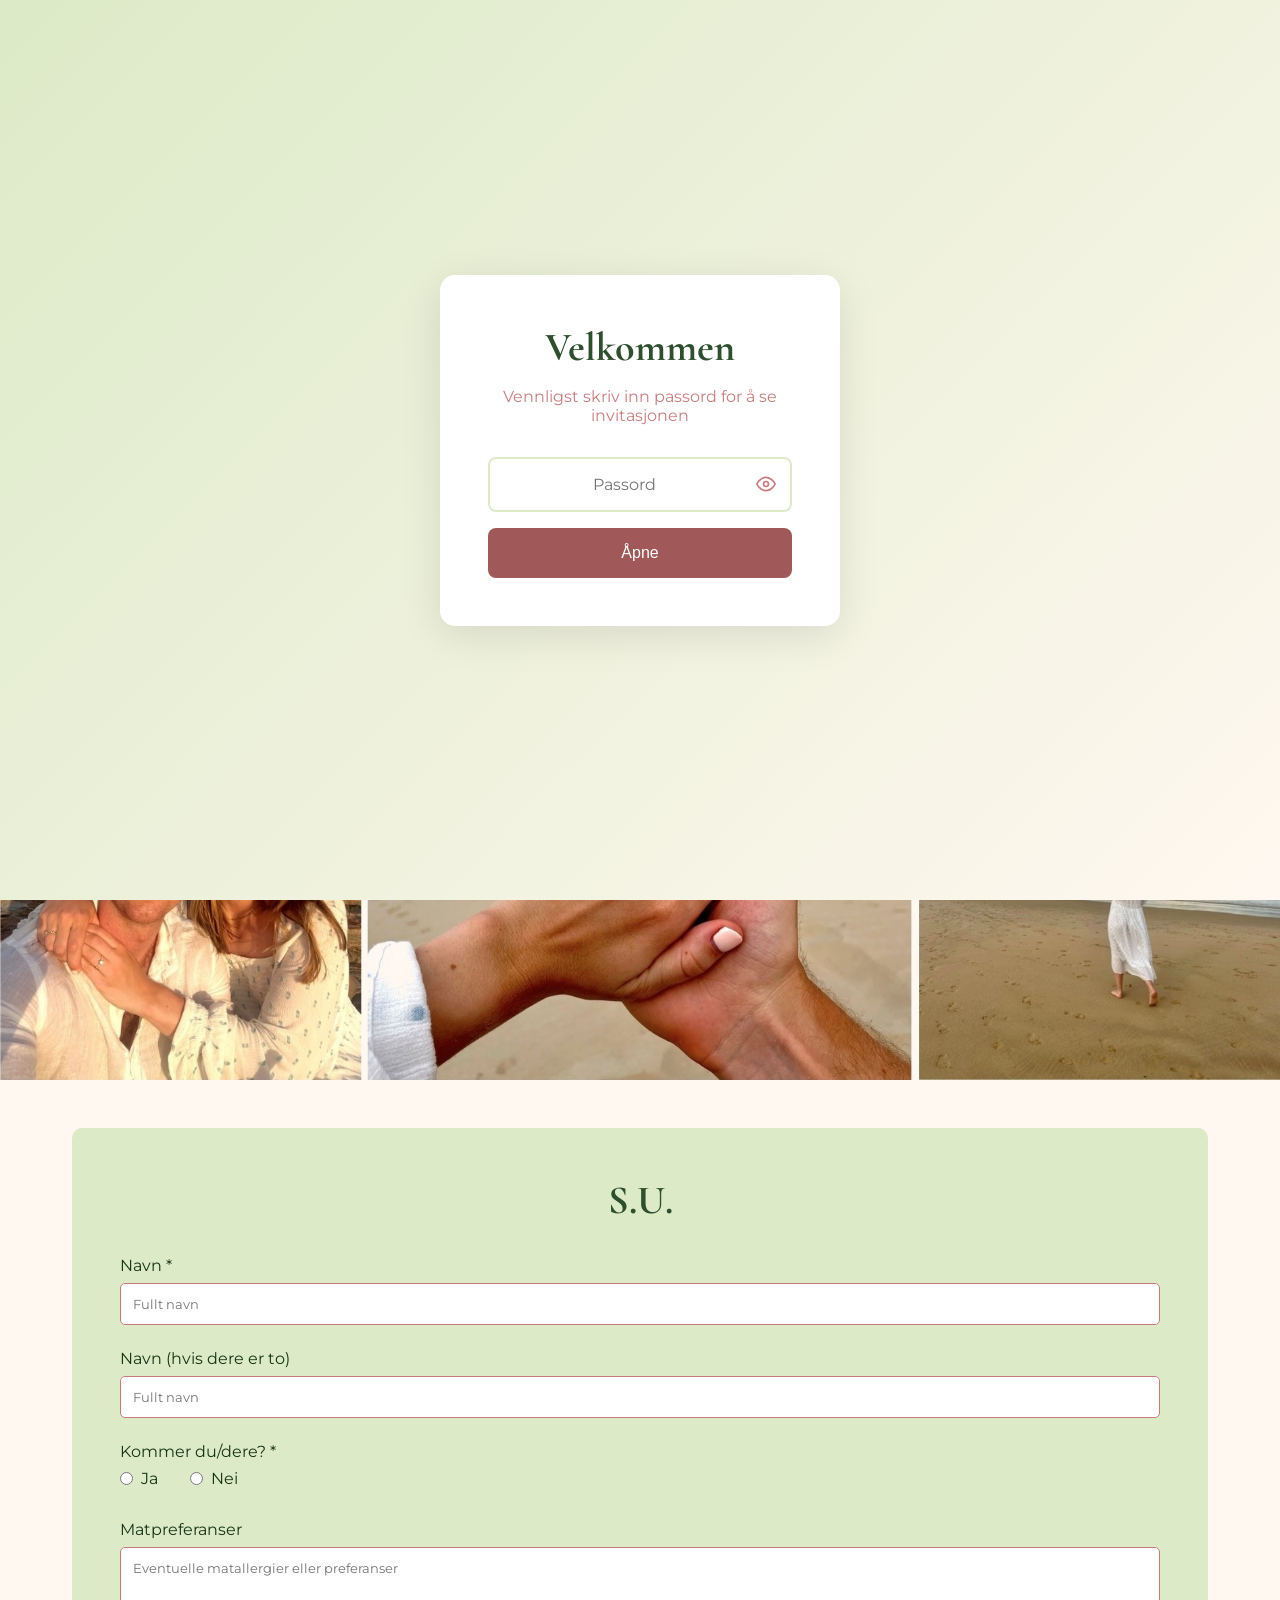
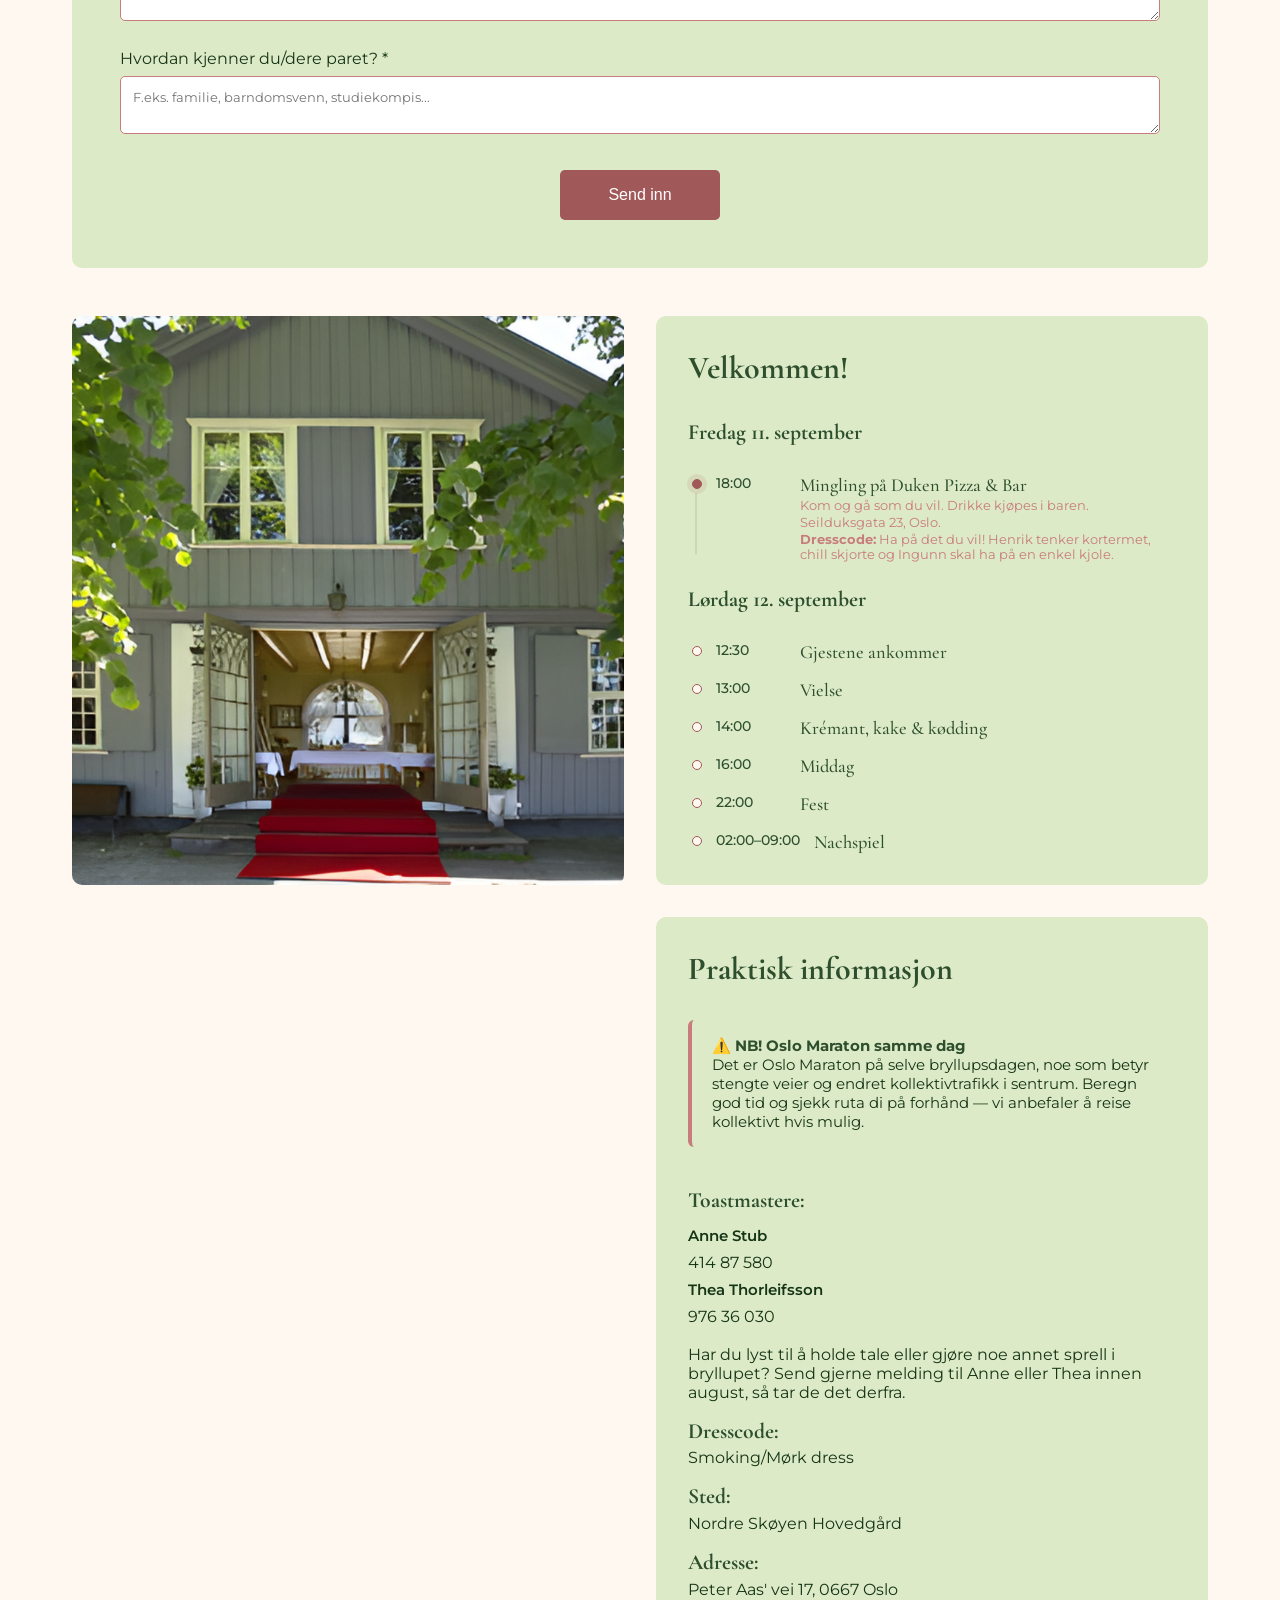
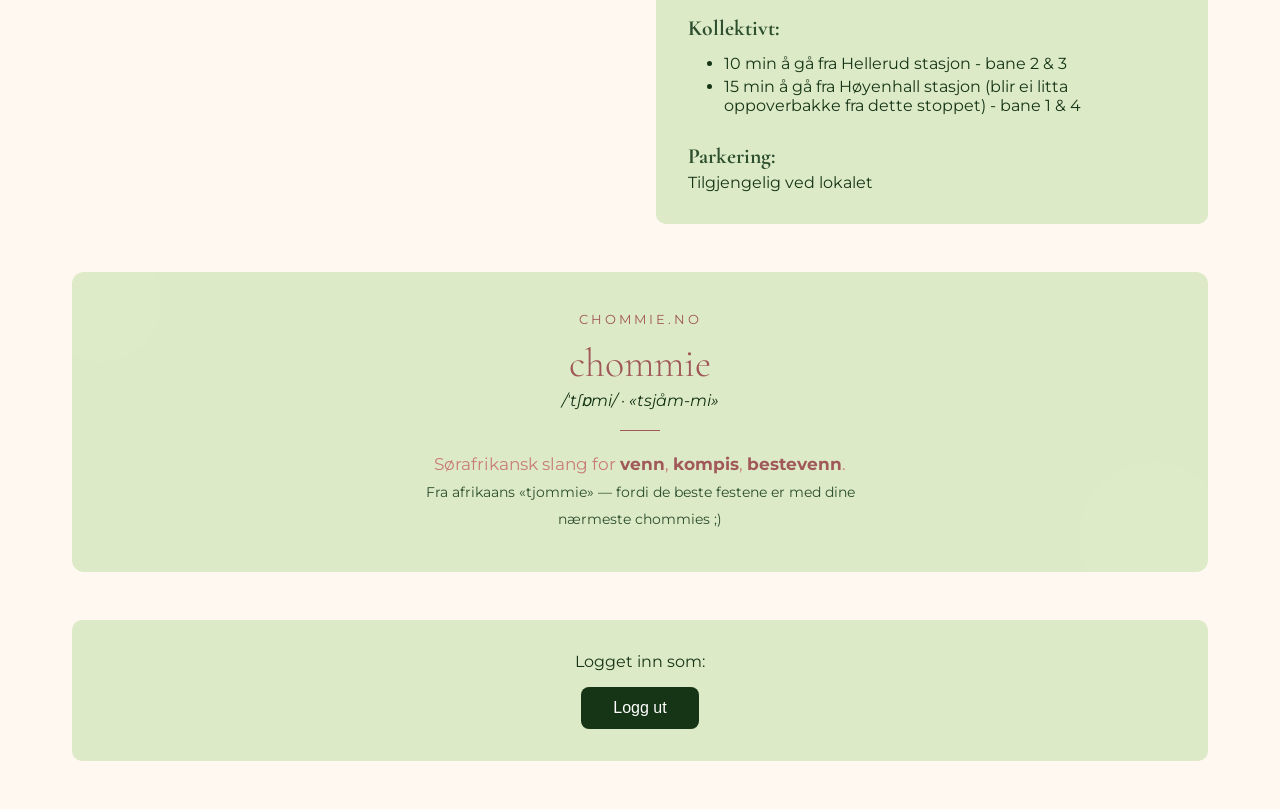
==== commit fd9e8e7e: "enkle fikser" ====
--- a/index.html
+++ b/index.html
@@ -607,6 +607,7 @@
                                 <h5>Mingling på Duken Pizza & Bar</h5>
                                 <p>Kom og gå som du vil. Drikke kjøpes i baren.</p>
                                 <p>Seilduksgata 23, Oslo.</p>
+                                <p><strong>Dresscode:</strong> Ha på det du vil! Henrik tenker kortermet, chill skjorte og Ingunn skal ha på en enkel kjole.</p>
                             </div>
                         </div>
                     </div>
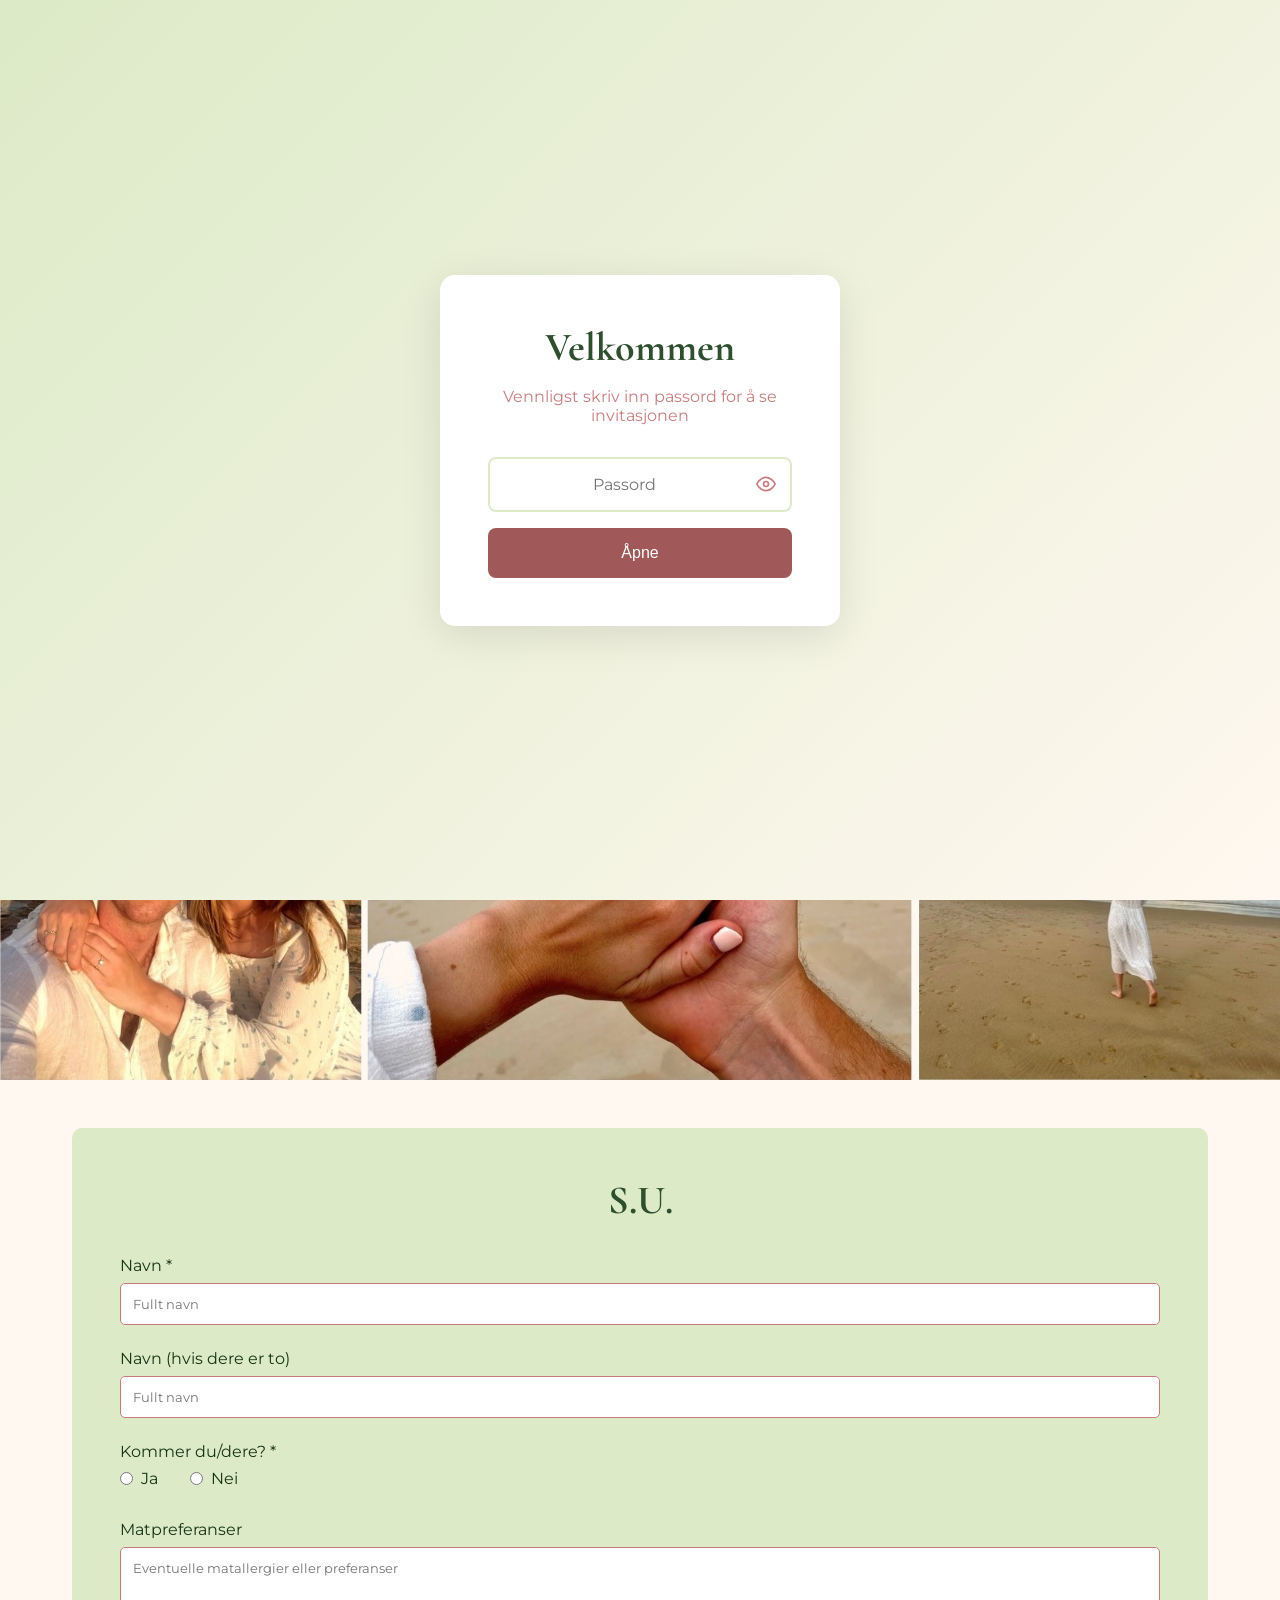
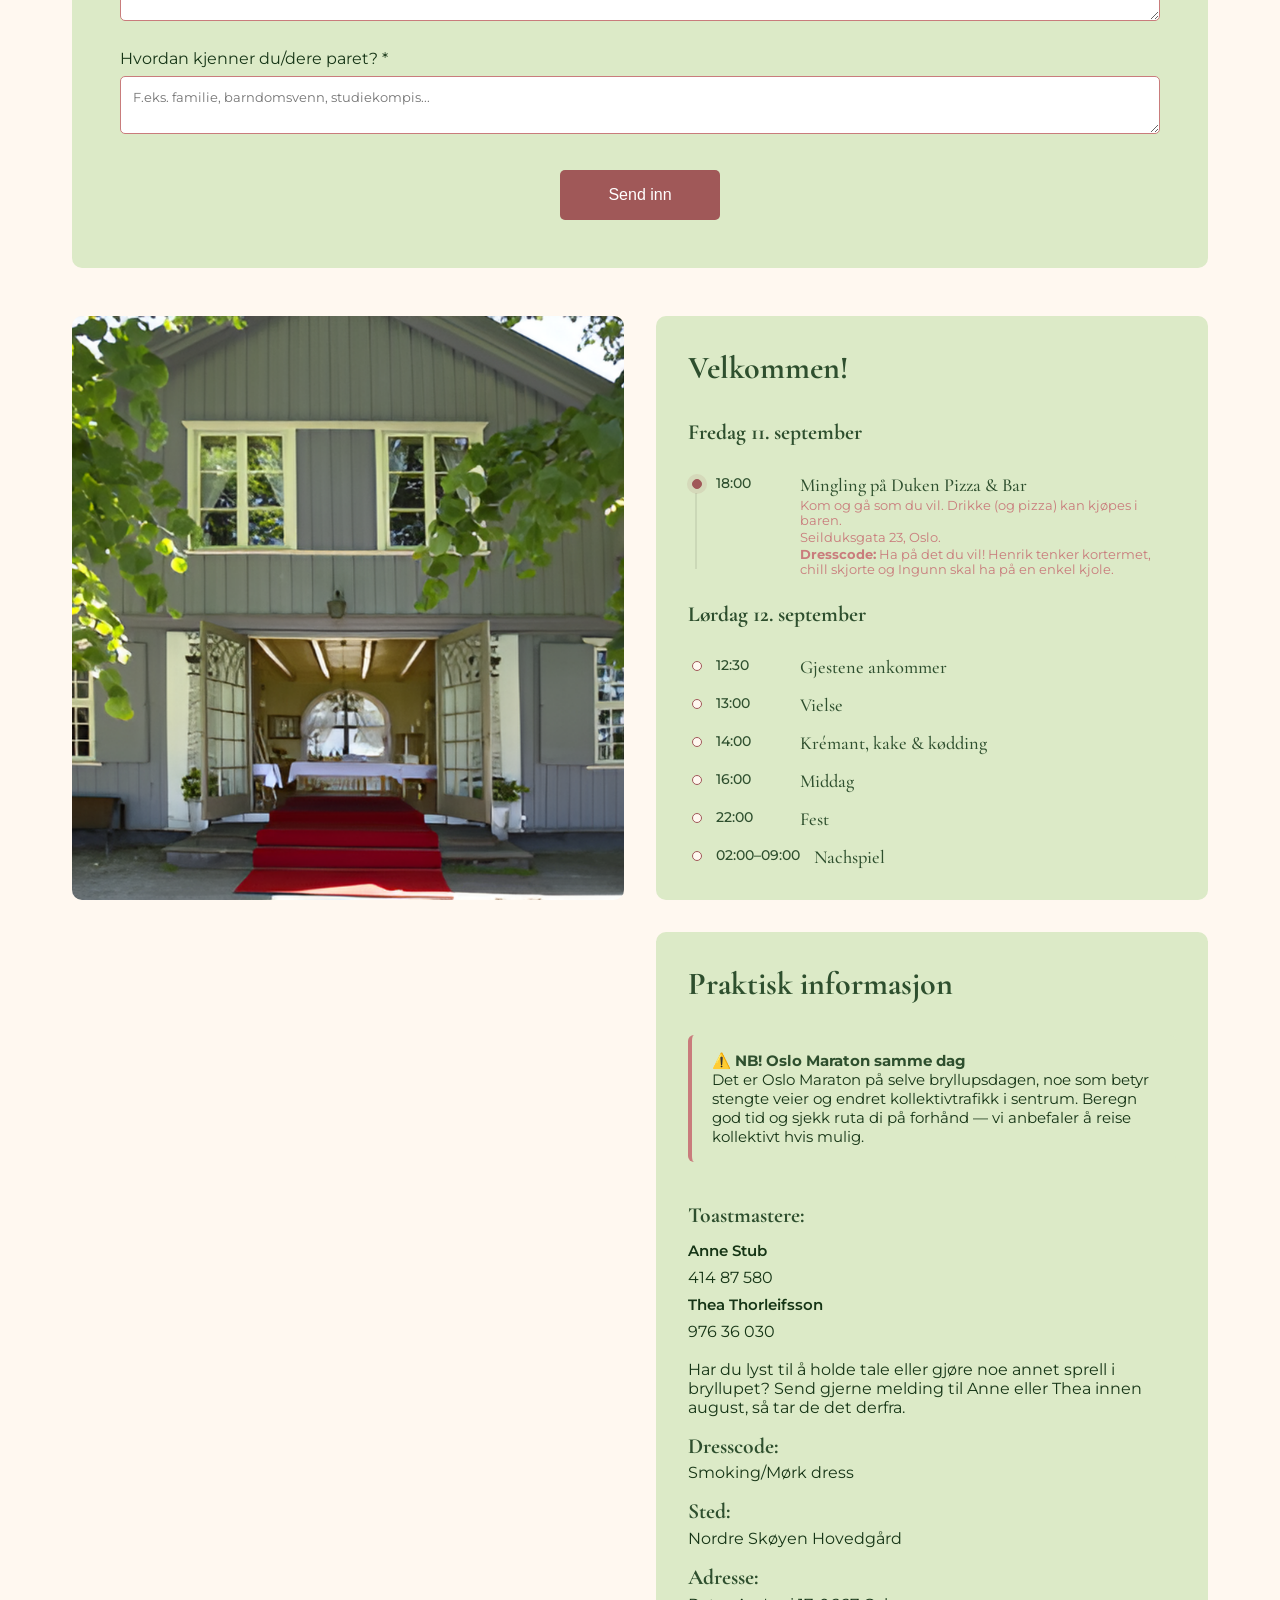
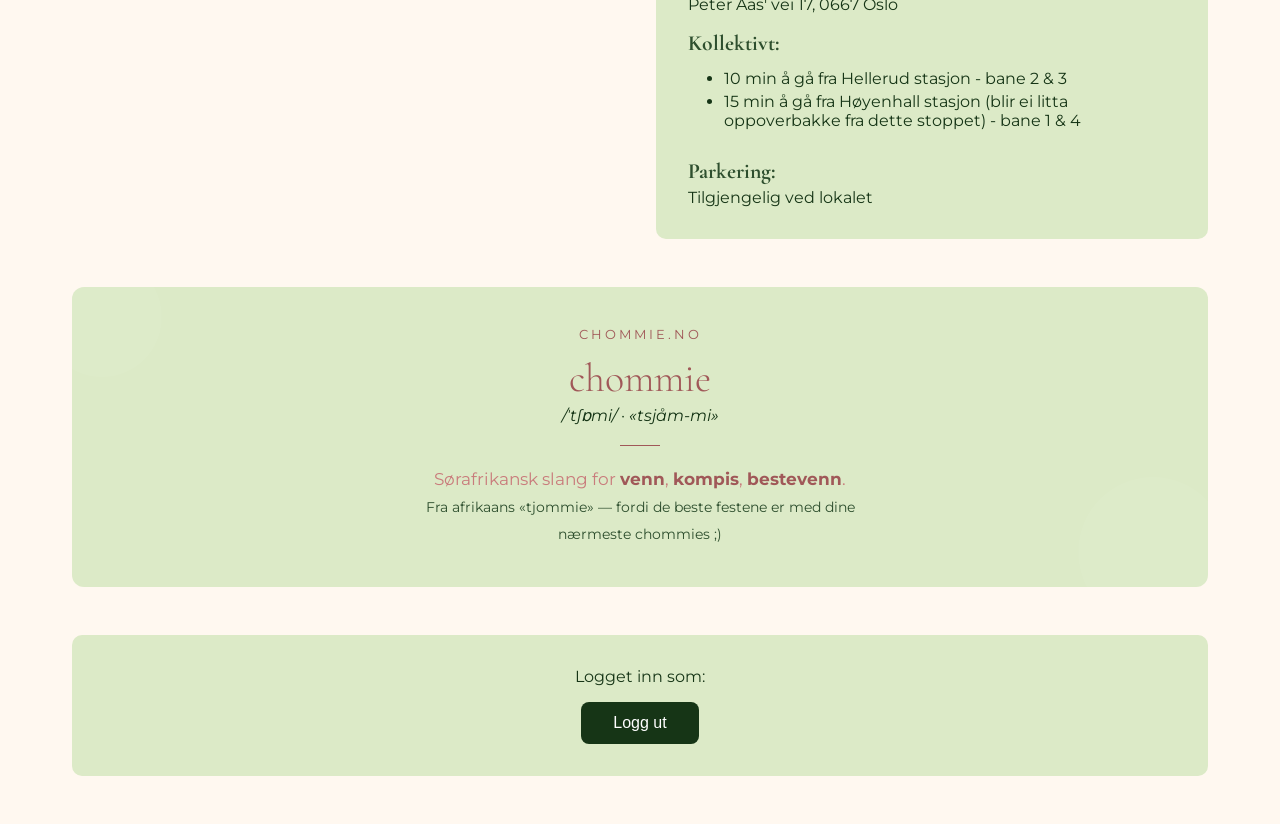
==== commit 73b94e38: "små detaljer" ====
--- a/index.html
+++ b/index.html
@@ -605,7 +605,7 @@
                             <div class="tl-time">18:00</div>
                             <div class="tl-details">
                                 <h5>Mingling på Duken Pizza & Bar</h5>
-                                <p>Kom og gå som du vil. Drikke kjøpes i baren.</p>
+                                <p>Kom og gå som du vil. Drikke (og pizza) kan kjøpes i baren.</p>
                                 <p>Seilduksgata 23, Oslo.</p>
                                 <p><strong>Dresscode:</strong> Ha på det du vil! Henrik tenker kortermet, chill skjorte og Ingunn skal ha på en enkel kjole.</p>
                             </div>
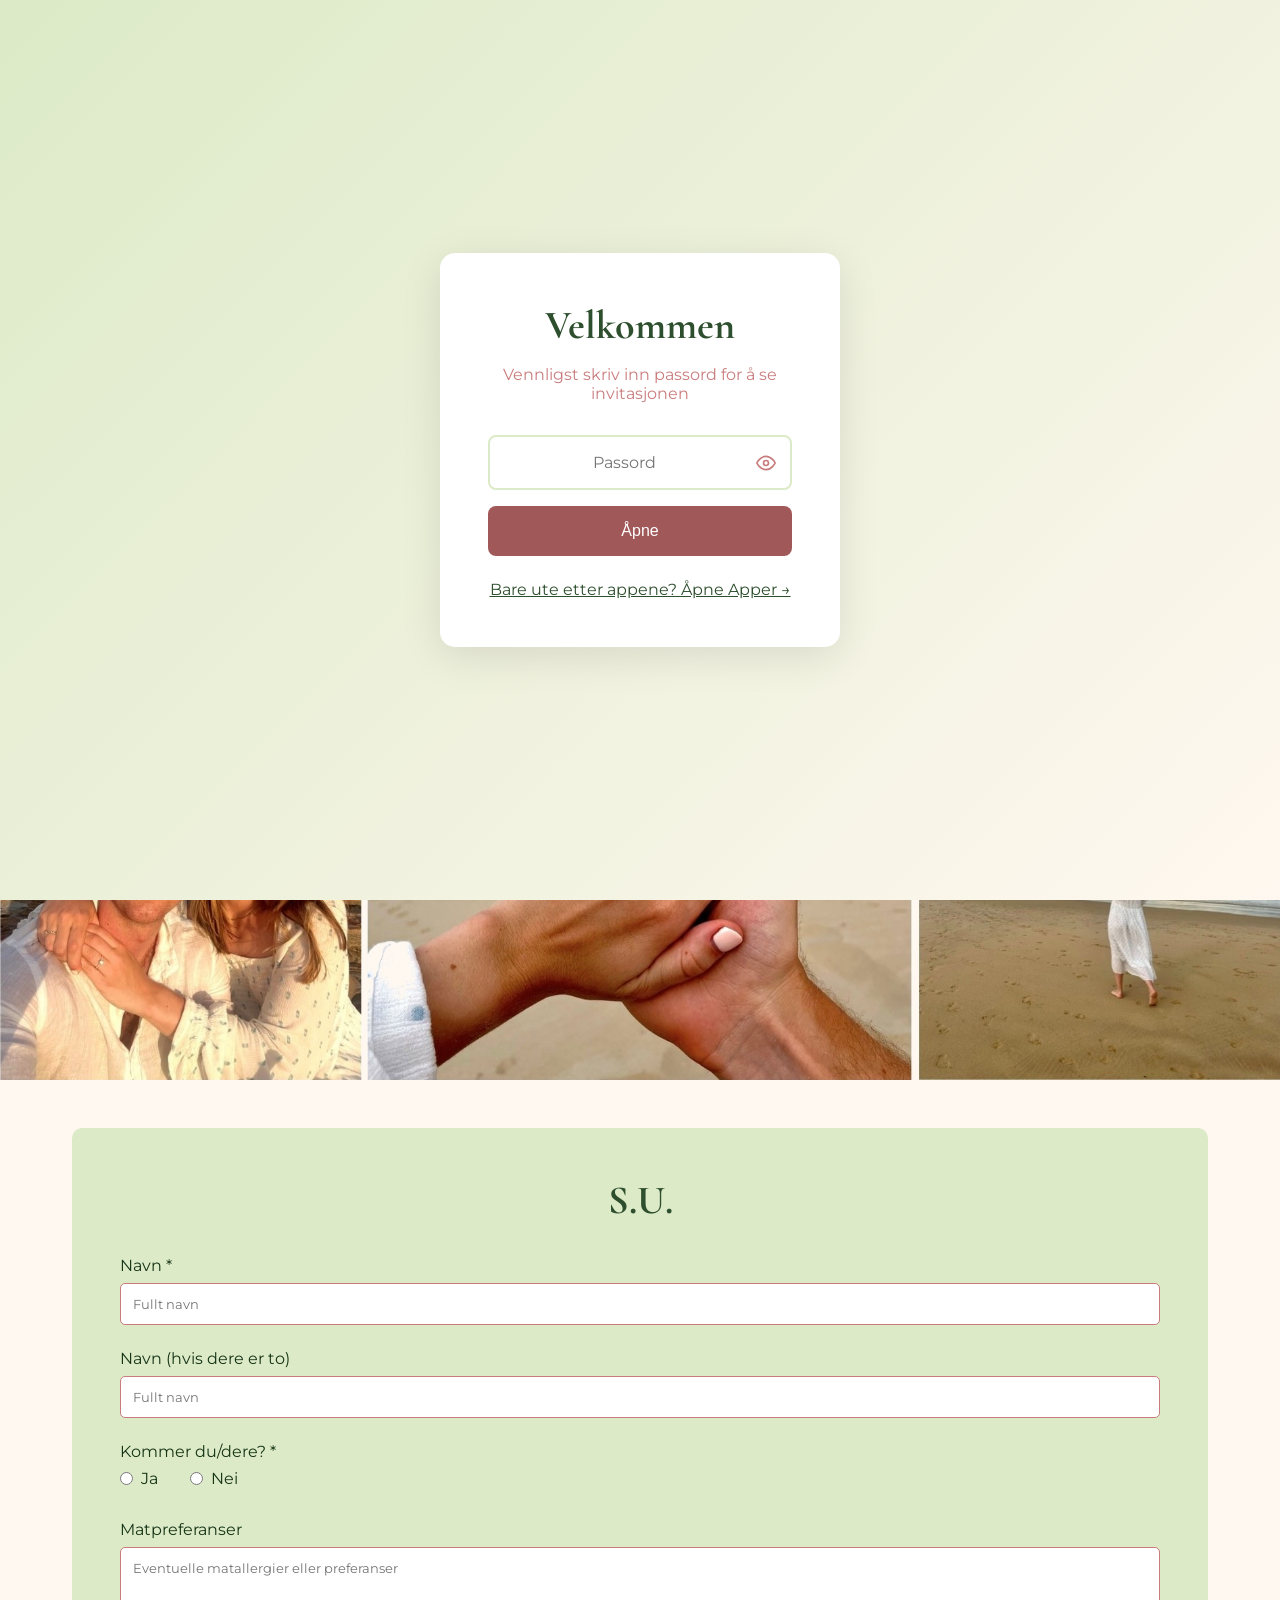
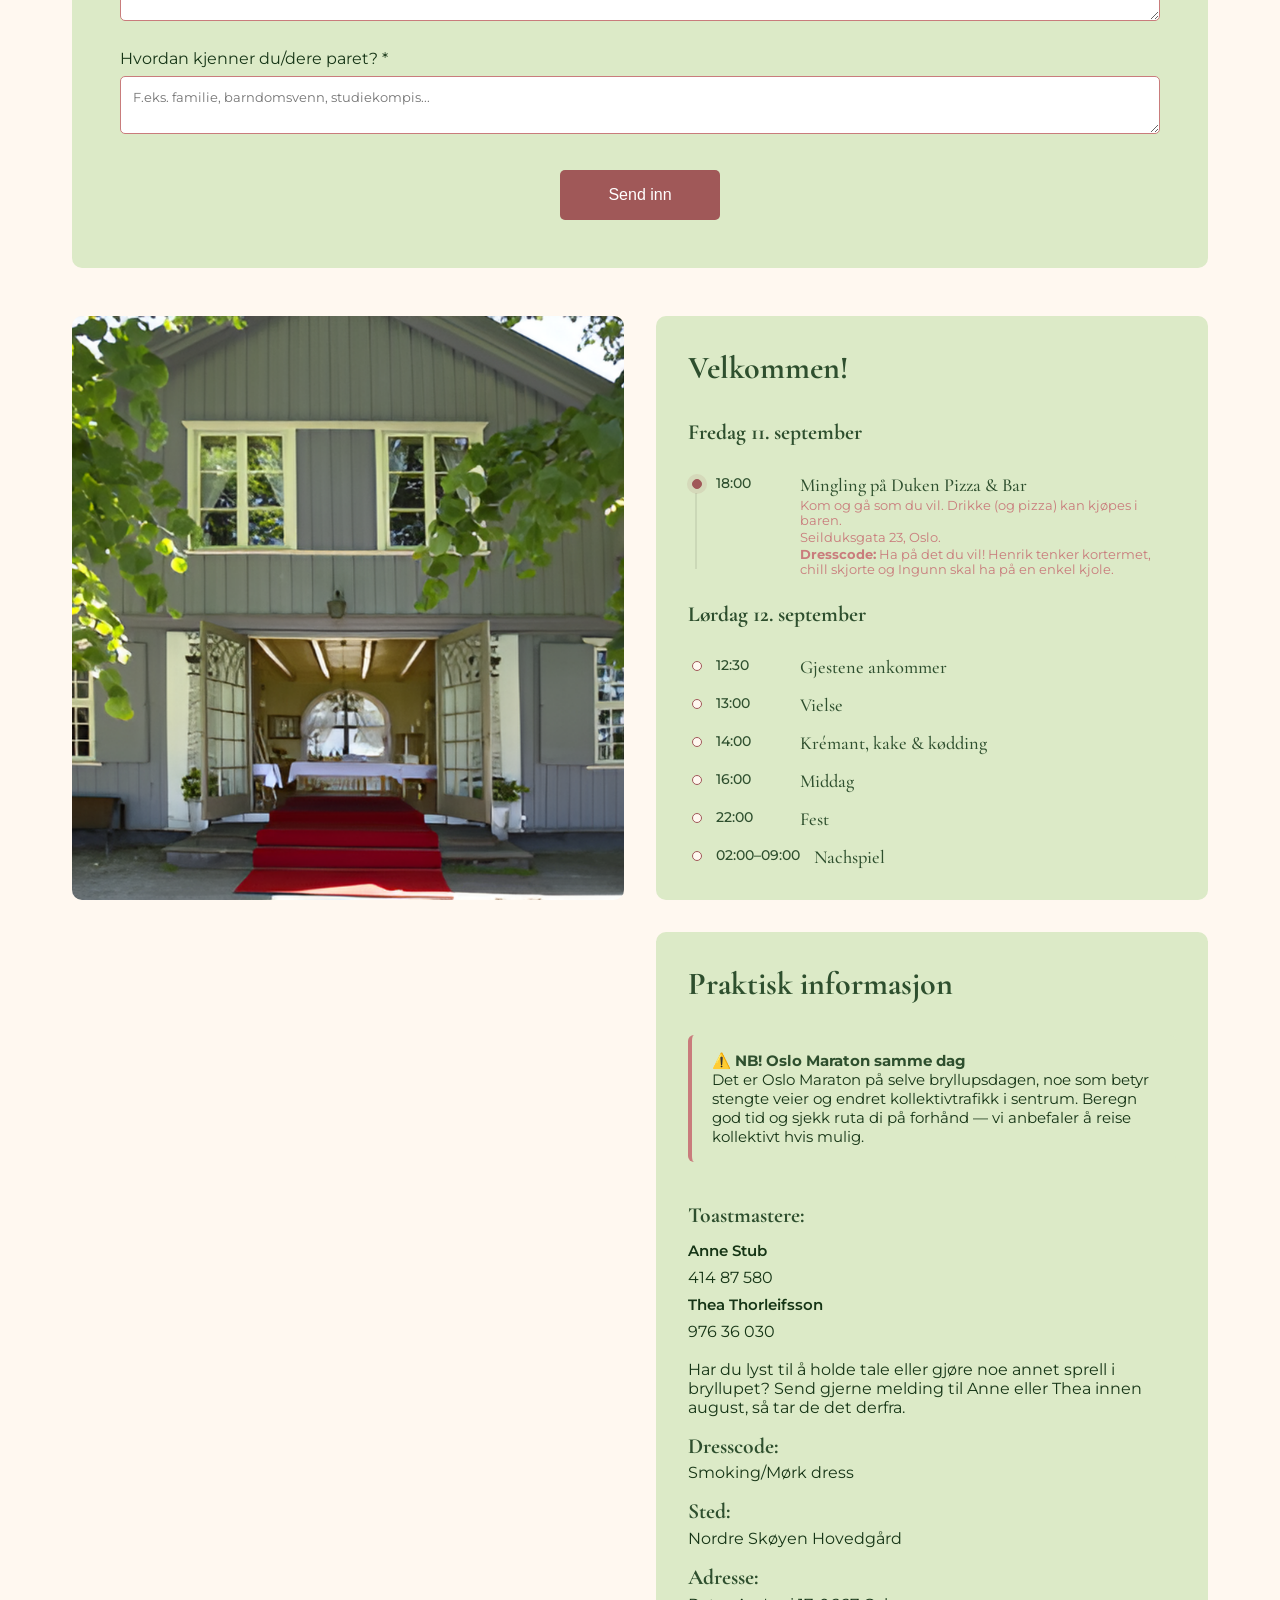
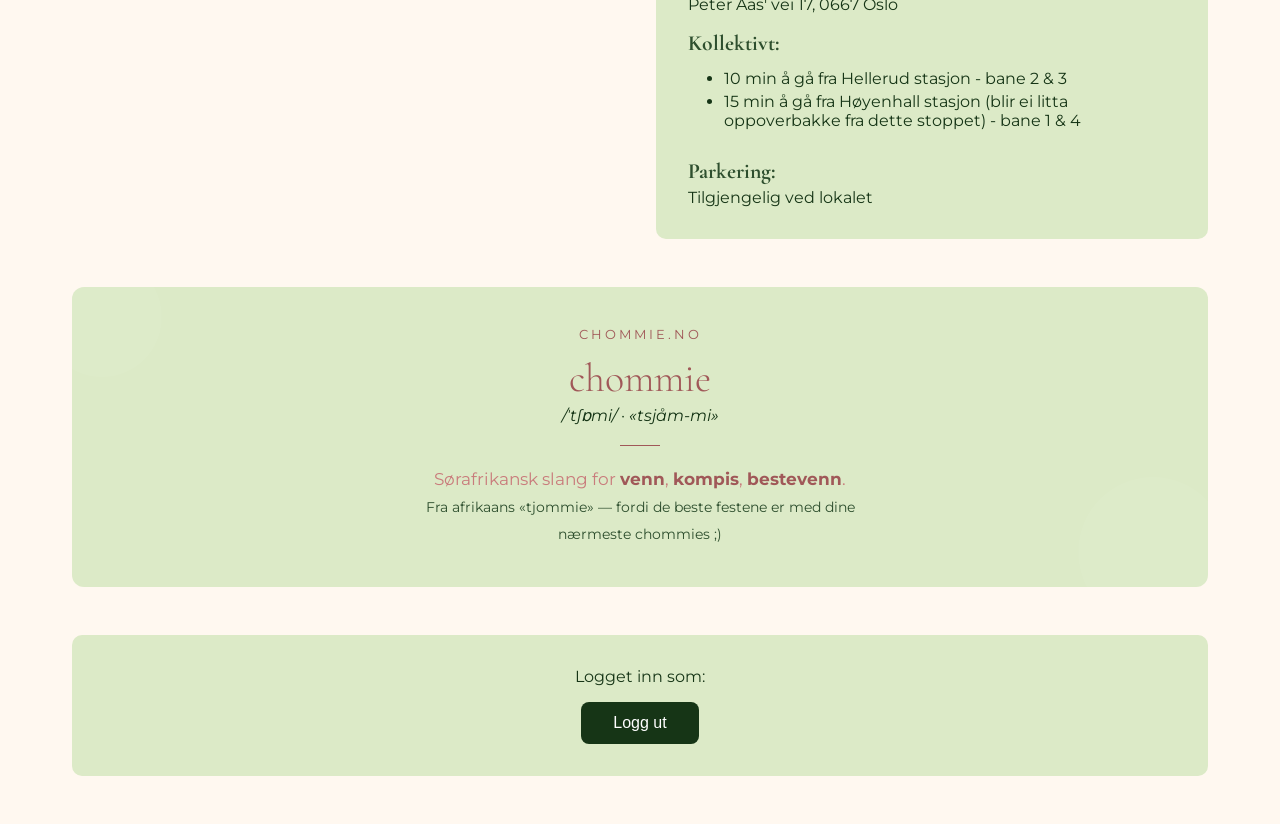
==== commit 5e16de1d: "Add SSUD golf planner and public apps overview Brand the scramble planner with the supplied logo and" ====
--- a/index.html
+++ b/index.html
@@ -530,6 +530,7 @@
             </div>
             <div class="password-error" id="password-error">Feil passord, prøv igjen</div>
             <button onclick="checkPassword()" class="password-submit">Åpne</button>
+            <p style="margin: 1.5rem 0 0;"><a href="/apper/" style="color: var(--secondary);">Bare ute etter appene? Åpne Apper →</a></p>
         </div>
     </div>
     <div class="header">
@@ -539,8 +540,9 @@
             <a href="#" data-page="home" class="active">Hjem</a>
             <a href="#gjesteliste" data-page="gjesteliste">Gjesteliste</a>
             <a href="#gaveliste" data-page="gaveliste">Ønskeliste</a>
-            <!-- <a href="#bordplassering" data-page="bordplassering">Bordplassering</a> -->
+            <a href="bordplassering.html" id="bordplassering-link" style="display: none;">Bordplassering</a>
             <a href="#bildegalleri" data-page="bildegalleri">Bildegalleri</a>
+            <a href="/apper/">Apper</a>
         </nav>
     </div>
 
@@ -877,6 +879,10 @@
         // Vis brukerrolle på siden
         function updateRoleDisplay() {
             const roleDisplay = document.getElementById('user-role-display');
+            const bordplasseringLink = document.getElementById('bordplassering-link');
+            if (bordplasseringLink) {
+                bordplasseringLink.style.display = sessionStorage.getItem('authenticated') === 'admin' ? '' : 'none';
+            }
             if (roleDisplay) {
                 const role = sessionStorage.getItem('authenticated');
                 if (role === 'admin') {
@@ -894,7 +900,7 @@
         // ===== SLUTT PÅ LOGG UT =====
         // Navigation
         const pages = ['home', 'gaveliste', 'gjesteliste', 'bordplassering', 'bildegalleri'];
-        const navLinks = document.querySelectorAll('.nav a');
+        const navLinks = document.querySelectorAll('.nav a[data-page]');
 
         navLinks.forEach(link => {
             link.addEventListener('click', (e) => {
